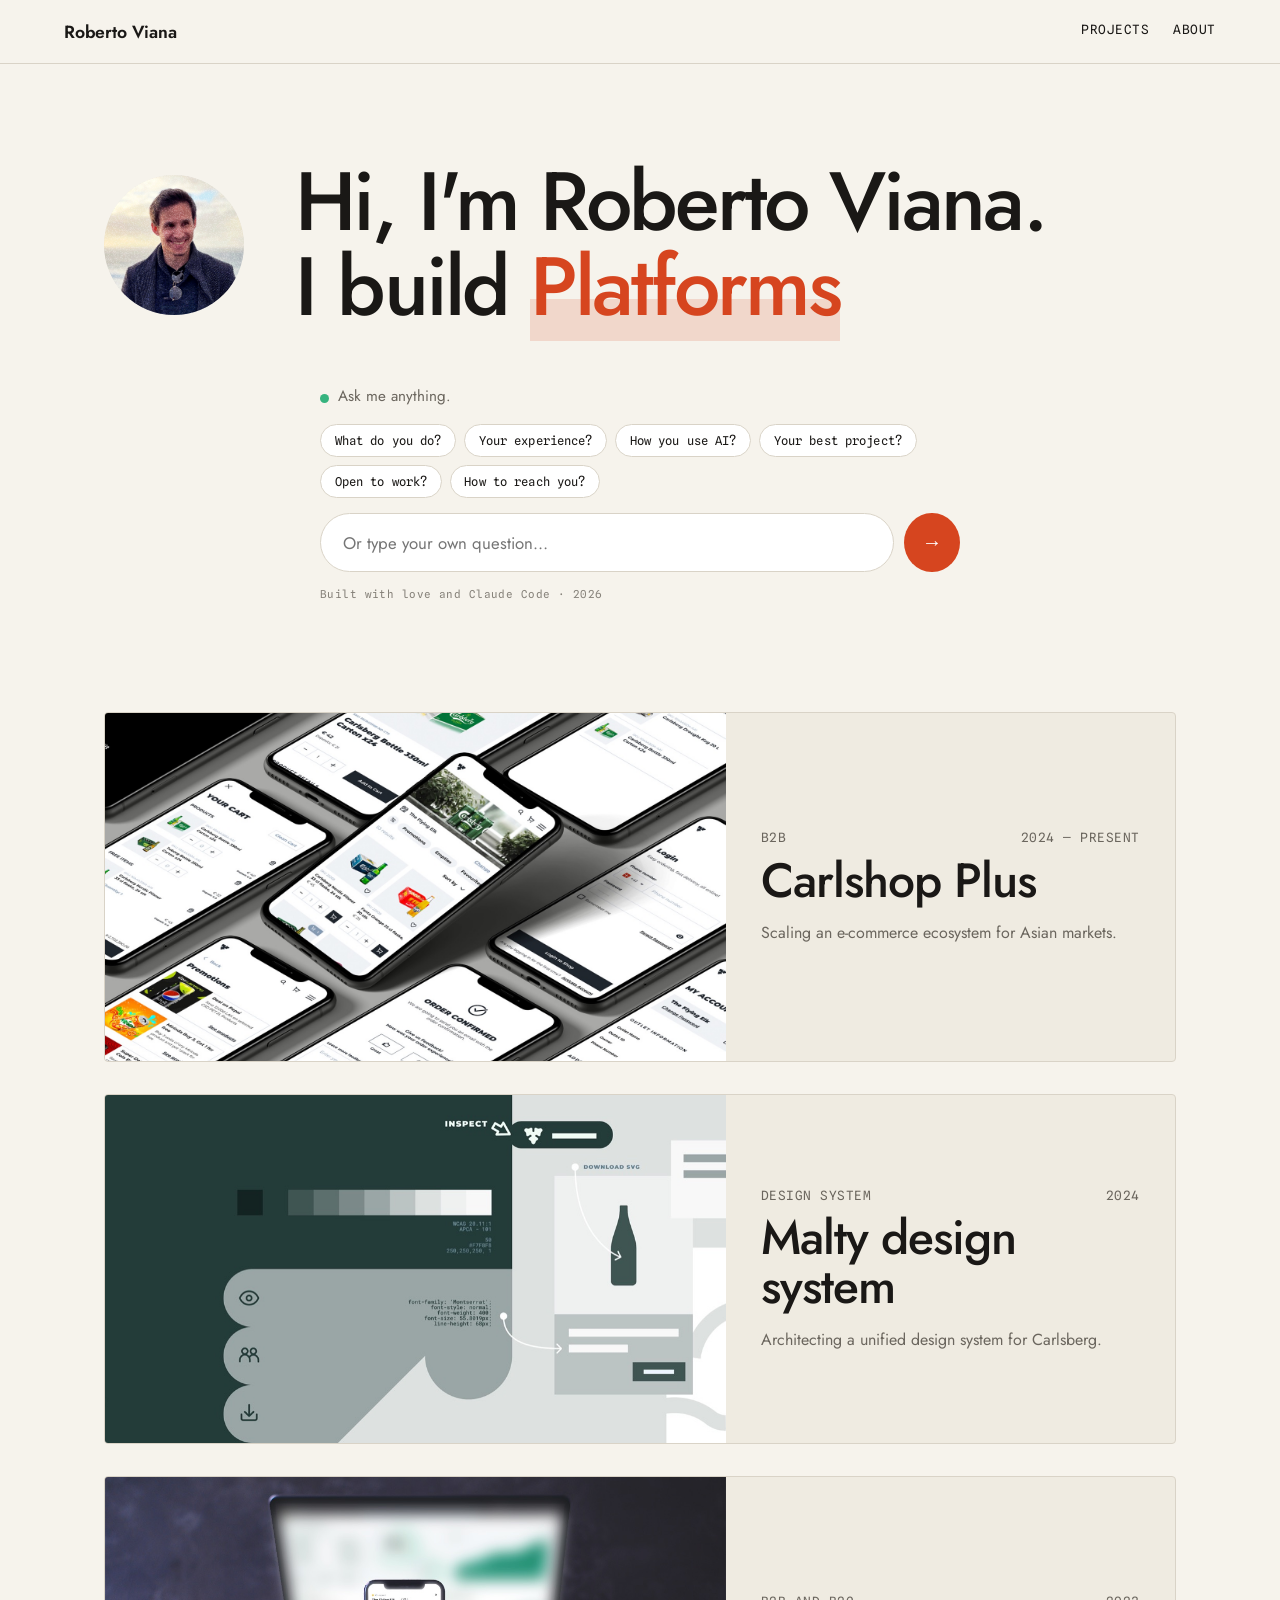
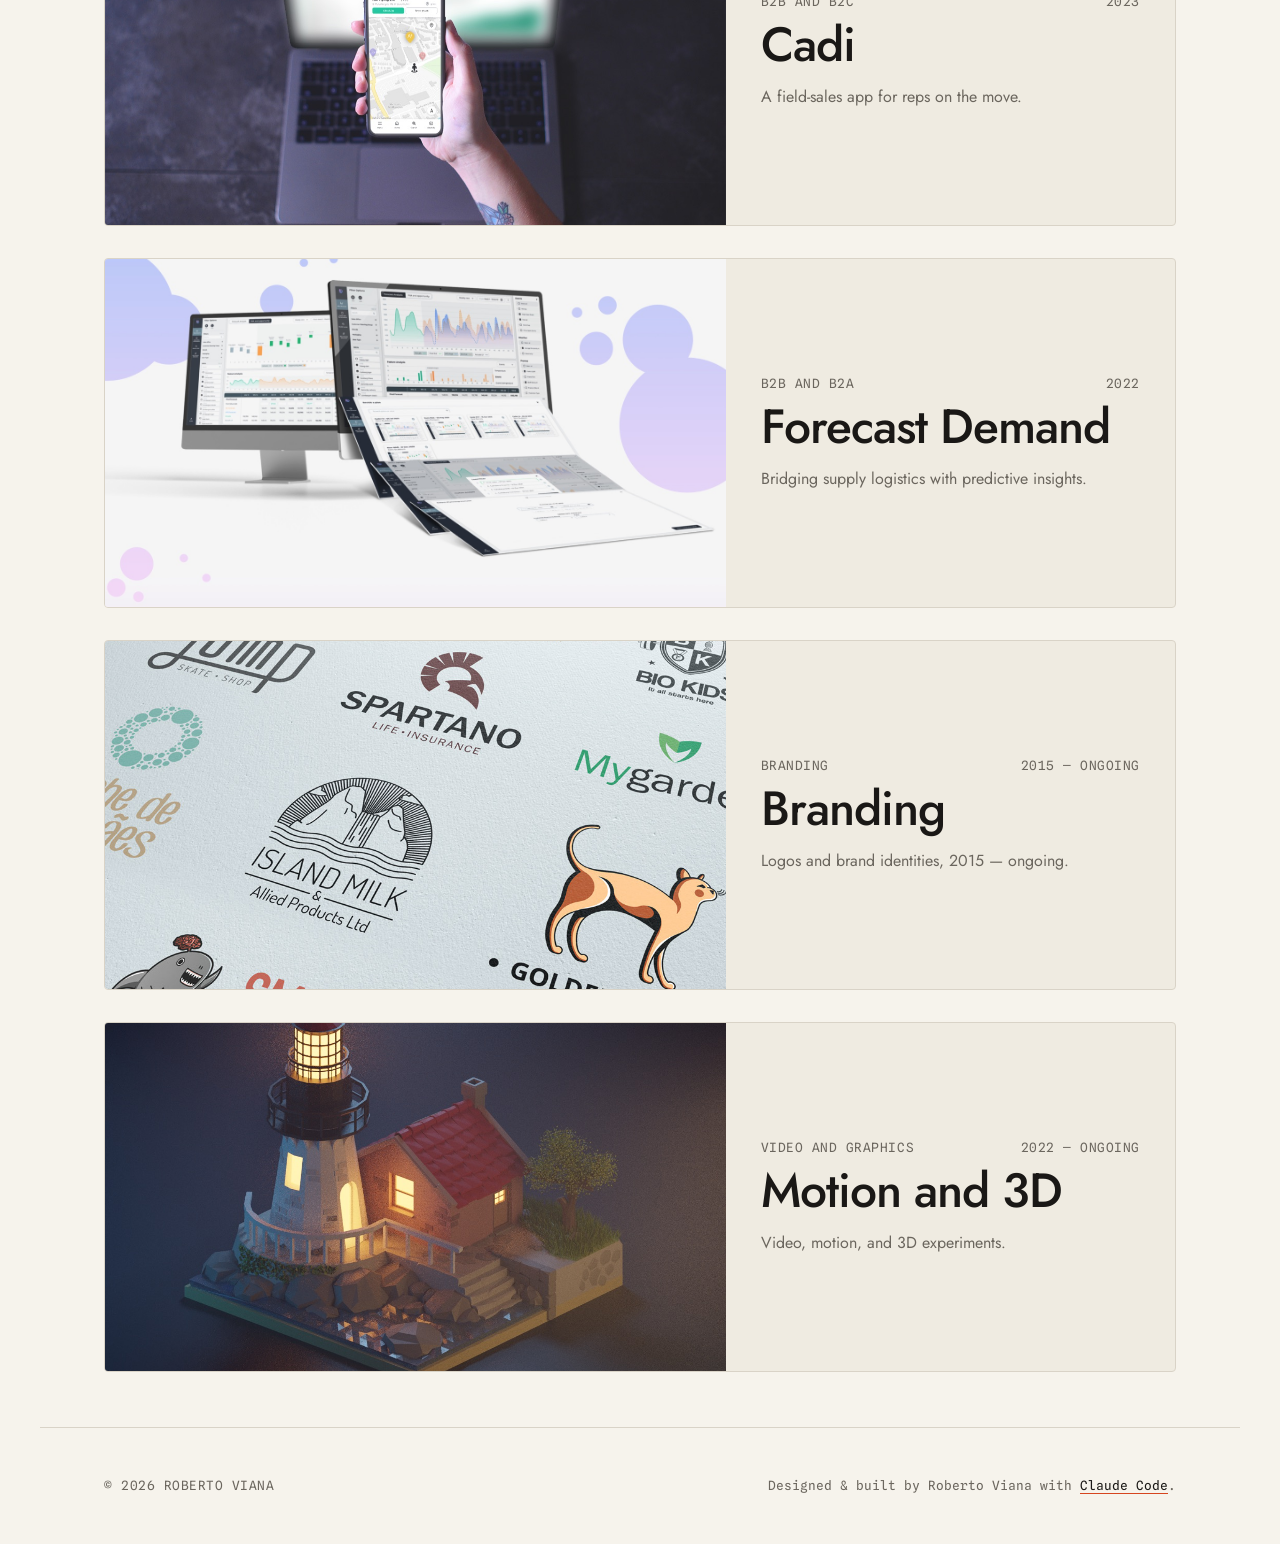
==== index.html @ d9206031 "Initial commit" ====
<!DOCTYPE html>
<html lang="en">
<head>
  <meta charset="UTF-8" />
  <meta name="viewport" content="width=device-width, initial-scale=1.0" />
  <title>Roberto Viana — Senior Product Designer</title>
  <meta name="description" content="Roberto Viana, senior product designer. I pair research and business strategy with building, and I build fast with AI." />

  <link rel="preconnect" href="https://fonts.googleapis.com" />
  <link rel="preconnect" href="https://fonts.gstatic.com" crossorigin />
  <link href="https://fonts.googleapis.com/css2?family=Jost:wght@400;500;600;700&family=Spline+Sans+Mono:wght@400;500&display=swap" rel="stylesheet" />

  <link rel="stylesheet" href="assets/css/styles.css" />
</head>
<body class="home">
  <header class="site-header">
    <a href="index.html" class="brand">Roberto Viana</a>
    <nav class="nav">
      <a href="index.html">Projects</a>
      <a href="about.html">About</a>
    </nav>
  </header>

  <main>
    <!-- Hero -->
    <section class="hero wrap">
      <div class="hero-top reveal">
        <figure class="hero-photo">
          <img src="assets/img/roberto.jpg" alt="Roberto Viana" />
        </figure>
        <h1>Hi, I'm Roberto Viana.<br />I build <span class="rotating" data-rotate>Platforms</span></h1>
      </div>

      <!-- Ask me anything: programmed, conversational replies -->
      <div class="ask reveal-up" id="ask">
        <div class="ask-head">
          <span class="ask-status"></span>
          <p>Ask me anything.</p>
        </div>
        <div class="ask-log" id="askLog" aria-live="polite"></div>
        <div class="ask-chips" id="askChips">
          <button type="button" data-key="role">What do you do?</button>
          <button type="button" data-key="experience">Your experience?</button>
          <button type="button" data-key="ai">How you use AI?</button>
          <button type="button" data-key="work">Your best project?</button>
          <button type="button" data-key="hire">Open to work?</button>
          <button type="button" data-key="contact">How to reach you?</button>
        </div>
        <form class="ask-form" id="askForm" autocomplete="off">
          <input id="askInput" type="text" placeholder="Or type your own question…" aria-label="Ask Roberto a question" />
          <button type="submit" aria-label="Send">&rarr;</button>
        </form>
        <p class="ask-footer">Built with love and Claude Code &middot; 2026</p>
      </div>
    </section>

    <!-- Project grid -->
    <section class="section wrap">
      <div class="grid">
        <!-- Featured -->
        <a class="card featured reveal-up" href="cases/carlshop-plus.html">
          <div class="thumb">
            <img src="assets/img/carlshop-hero.jpg" alt="Carlshop Plus — isometric grid of B2B e-commerce app screens" />
          </div>
          <div class="body">
            <div class="tags meta"><span>B2B</span><span>2024 — present</span></div>
            <h3>Carlshop Plus</h3>
            <p style="color:var(--ink-soft); margin-top:0.4rem;">Scaling an e-commerce ecosystem for Asian markets.</p>
          </div>
        </a>

        <a class="card reveal-up" href="cases/malty.html">
          <div class="thumb">
            <img src="assets/img/malty-card.jpg" alt="Malty design system — component inspection and design tokens" loading="lazy" />
          </div>
          <div class="body">
            <div class="tags meta"><span>Design system</span><span>2024</span></div>
            <h3>Malty design system</h3>
            <p style="color:var(--ink-soft); margin-top:0.4rem;">Architecting a unified design system for Carlsberg.</p>
          </div>
        </a>

        <a class="card reveal-up" href="cases/cadi.html">
          <div class="thumb">
            <img src="assets/img/cadi-card.jpg" alt="Cadi — a sales rep using the app on a phone in the field" loading="lazy" />
          </div>
          <div class="body">
            <div class="tags meta"><span>B2B and B2C</span><span>2023</span></div>
            <h3>Cadi</h3>
            <p style="color:var(--ink-soft); margin-top:0.4rem;">A field-sales app for reps on the move.</p>
          </div>
        </a>

        <a class="card reveal-up" href="cases/forecast-demand.html">
          <div class="thumb">
            <img src="assets/img/forecast-card.jpg" alt="Forecast Demand — predictive demand-planning dashboard on desktop" loading="lazy" />
          </div>
          <div class="body">
            <div class="tags meta"><span>B2B and B2A</span><span>2022</span></div>
            <h3>Forecast Demand</h3>
            <p style="color:var(--ink-soft); margin-top:0.4rem;">Bridging supply logistics with predictive insights.</p>
          </div>
        </a>

        <a class="card reveal-up" href="cases/branding.html">
          <div class="thumb">
            <img src="assets/img/branding-hero.jpg" alt="A selection of brand logos designed by Roberto Viana" loading="lazy" />
          </div>
          <div class="body">
            <div class="tags meta"><span>Branding</span><span>2015 — ongoing</span></div>
            <h3>Branding</h3>
            <p style="color:var(--ink-soft); margin-top:0.4rem;">Logos and brand identities, 2015 — ongoing.</p>
          </div>
        </a>

        <a class="card reveal-up" href="cases/motion-3d.html">
          <div class="thumb">
            <img src="assets/img/motion-poster.jpg" alt="Motion and 3D — still from a rendered animation" loading="lazy" />
          </div>
          <div class="body">
            <div class="tags meta"><span>Video and Graphics</span><span>2022 — ongoing</span></div>
            <h3>Motion and 3D</h3>
            <p style="color:var(--ink-soft); margin-top:0.4rem;">Video, motion, and 3D experiments.</p>
          </div>
        </a>
      </div>
    </section>

  </main>

  <footer class="site-footer wrap">
    <span class="meta">© 2026 Roberto Viana</span>
    <span class="built">Designed &amp; built by Roberto Viana with <a href="https://claude.com/claude-code" target="_blank" rel="noopener">Claude Code</a>.</span>
  </footer>

  <script src="assets/js/main.js"></script>
</body>
</html>
---- assets/css/styles.css ----
/* =====================================================================
   Roberto Viana — Portfolio
   Starter design baseline. A refined, editorial minimalism.
   Ink on warm paper, big type, generous space, one sharp accent.
   Swap the variables below to make it yours. Everything keys off them.
   ===================================================================== */

/* Fonts. Using @import here for a quick start.
   For better performance later, move these to a <link> tag in the <head>
   of each HTML page and delete this @import. */
@import url('https://fonts.googleapis.com/css2?family=Jost:wght@400;500;600;700&family=Spline+Sans+Mono:wght@400;500&display=swap');

/* ---------- Design tokens ---------- */
:root {
  /* Color. Warm paper, near-black ink, one accent.
     The accent is used sparingly: the rotating hero word, link hovers.
     Let your project images carry the rest of the color. */
  --paper: #f6f3ec;
  --paper-2: #efebe1;     /* slightly deeper, for card backgrounds */
  --ink: #1a1816;
  --ink-soft: #6b665e;    /* secondary text, meta labels */
  --line: #d9d3c7;        /* hairline borders */
  --accent: #d6451f;      /* burnt vermilion. confident, not cliche */

  /* Type */
  --font-display: 'Futura', 'Jost', system-ui, sans-serif;
  --font-body: 'Futura', 'Jost', system-ui, sans-serif;
  --font-mono: 'Spline Sans Mono', ui-monospace, monospace;

  /* Fluid type scale. Grows with the viewport. */
  --step-hero: clamp(2.75rem, 1.2rem + 7vw, 7rem);
  --step-h2:   clamp(1.75rem, 1rem + 3vw, 3rem);
  --step-h3:   clamp(1.25rem, 1rem + 1vw, 1.6rem);
  --step-body: 1rem;
  --step-meta: 0.8rem;

  /* Space */
  --gap: clamp(1rem, 0.5rem + 2vw, 2rem);
  --section: clamp(4rem, 2rem + 8vw, 6.25rem);
  --maxw: 1200px;

  --radius: 4px;
}

/* ---------- Reset and base ---------- */
*, *::before, *::after { box-sizing: border-box; margin: 0; }

html { scroll-behavior: smooth; font-size: 16px; }

body {
  background: var(--paper);
  color: var(--ink);
  font-family: var(--font-body);
  font-size: var(--step-body);
  line-height: 1.6;
  -webkit-font-smoothing: antialiased;
  text-rendering: optimizeLegibility;
}

img { display: block; max-width: 100%; height: auto; }

a { color: inherit; text-decoration: none; }

::selection { background: var(--accent); color: var(--paper); }

/* Visible focus for keyboard users. Accessibility, not optional. */
:focus-visible { outline: 2px solid var(--accent); outline-offset: 3px; }

/* ---------- Layout helpers ---------- */
.wrap {
  width: 100%;
  max-width: var(--maxw);
  margin-inline: auto;
  padding-inline: clamp(1.25rem, 5vw, 4rem);
}

.section { padding-block: var(--section); }
/* Consecutive sections shouldn't double their padding into a huge gap;
   collapse the top so the rhythm matches the media-interleaved pages. */
main.case .section + .section { padding-top: 0; }

/* ---------- Type ---------- */
h1, h2, h3 {
  font-family: var(--font-display);
  font-weight: 500;
  line-height: 1.02;
  letter-spacing: -0.02em;
}

.meta {
  font-family: var(--font-mono);
  font-size: var(--step-meta);
  letter-spacing: 0.04em;
  text-transform: uppercase;
  color: var(--ink-soft);
}

/* ---------- Header / nav ---------- */
.site-header {
  position: sticky;
  top: 0;
  z-index: 10;
  display: flex;
  align-items: center;
  justify-content: space-between;
  padding: 1.1rem clamp(1.25rem, 5vw, 4rem);
  background: color-mix(in srgb, var(--paper) 88%, transparent);
  backdrop-filter: blur(8px);
  border-bottom: 1px solid var(--line);
}

.site-header .brand {
  font-family: var(--font-display);
  font-weight: 600;
  font-size: 1.1rem;
  letter-spacing: -0.01em;
}

.nav { display: flex; gap: 1.5rem; }

.nav a {
  font-family: var(--font-mono);
  font-size: var(--step-meta);
  letter-spacing: 0.04em;
  text-transform: uppercase;
  padding-bottom: 2px;
  border-bottom: 1px solid transparent;
  transition: border-color 0.2s ease;
}
.nav a:hover { border-color: var(--ink); }

/* ---------- Hero ---------- */
.hero { padding-block: clamp(3rem, 2rem + 6vw, 7rem) var(--section); }

.hero h1 {
  font-size: var(--step-hero);
  max-width: 16ch;
}

/* Headline and portrait side by side. */
.hero-top {
  display: flex;
  align-items: center;
  gap: clamp(1.5rem, 4vw, 3.5rem);
}
.hero-top h1 {
  flex: 1;
  font-size: clamp(2.5rem, 1rem + 5.2vw, 5.5rem);
  max-width: none;
  margin: 0;
}
.hero-top .hero-photo { width: clamp(92px, 11vw, 140px); border-radius: 50%; }
.hero-top .hero-photo img { filter: none; }
@media (max-width: 640px) {
  .hero-top { flex-direction: column; align-items: flex-start; }
  .hero-top .hero-photo { width: clamp(110px, 32vw, 150px); }
}

/* The rotating word. Swap the inner text with JS, the accent stays. */
.hero .rotating { color: var(--accent); }

.hero .intro {
  margin-top: 1.75rem;
  max-width: 48ch;
  color: var(--ink-soft);
  font-size: var(--step-h3);
  line-height: 1.45;
}

/* ---------- Project grid ---------- */
.grid {
  display: grid;
  grid-template-columns: 1fr;
  gap: var(--gap);
}

@media (min-width: 720px) {
  .grid { grid-template-columns: repeat(2, 1fr); }
}

.card {
  display: flex;
  flex-direction: column;
  background: var(--paper-2);
  border: 1px solid var(--line);
  border-radius: var(--radius);
  overflow: hidden;
  transition: transform 0.35s cubic-bezier(0.2, 0.8, 0.2, 1),
              box-shadow 0.35s ease;
}

.card:hover {
  transform: translateY(-4px);
  box-shadow: 0 18px 40px -24px rgba(26, 24, 22, 0.5);
}

.card .thumb {
  aspect-ratio: 4 / 3;
  background: linear-gradient(135deg, var(--line), var(--paper-2));
  overflow: hidden;
}
.card .thumb img {
  width: 100%; height: 100%;
  object-fit: cover;
  transition: transform 0.6s cubic-bezier(0.2, 0.8, 0.2, 1);
}
.card:hover .thumb img { transform: scale(1.04); }

.card .body {
  padding: 1.25rem 1.4rem 1.6rem;
  display: flex;
  flex-direction: column;
  gap: 0.5rem;
}

.card .tags { display: flex; justify-content: space-between; }

.card h3 {
  font-size: var(--step-h3);
  font-weight: 500;
  transition: color 0.2s ease;
}
.card:hover h3 { color: var(--accent); }

/* ---------- Case study page ---------- */
.case-hero { padding-block: clamp(2rem, 1rem + 4vw, 5rem) 2rem; }
.case-hero h1 { font-size: var(--step-hero); max-width: 14ch; }
.case-hero .subtitle {
  margin-top: 1rem;
  font-size: var(--step-h3);
  color: var(--ink-soft);
}

.prose { max-width: none; }
.prose h2 { font-size: var(--step-h2); margin-block: 2.5rem 1rem; }
.prose h3 { font-size: var(--step-h3); font-weight: 700; margin-block: 1.75rem 0.75rem; }
.prose p { margin-bottom: 1.1rem; }
.prose ul { margin: 0 0 1.1rem 1.2rem; }
.prose li { margin-bottom: 0.4rem; }

/* Scroll-fill: words start gray and fill to ink as the block scrolls in.
   Applied to a few key statements; words are wrapped by main.js. */
/* Marker highlight: solid block fill behind a phrase, sweeps left to right
   when the phrase scrolls into view. Wrap phrase in <span class="mark">. */
.mark {
  background-image: linear-gradient(#ffd5ca, #ffd5ca);
  background-repeat: no-repeat;
  background-position: left center;
  background-size: 0% 100%;
  transition: background-size 0.7s ease;
  padding: 0.04em 0.1em;
  margin: 0 -0.1em;
  border-radius: 2px;
  -webkit-box-decoration-break: clone;
  box-decoration-break: clone;
}
.mark.lit { background-size: 100% 100%; }
@media (prefers-reduced-motion: reduce) {
  .mark { background-size: 100% 100%; transition: none; }
}

.scroll-fill .w { transition: color 0.3s ease; }
.scroll-fill .w.on { color: var(--accent); }
@media (prefers-reduced-motion: reduce) {
  .scroll-fill .w { color: var(--ink); }
}

/* A simple result callout for Insight / Solution / Result blocks */
.result {
  border-left: 3px solid var(--accent);
  padding: 0.25rem 0 0.25rem 1.1rem;
  margin: 1.25rem 0;
  font-family: var(--font-display);
  font-size: var(--step-h3);
}

/* ---------- Footer ---------- */
.site-footer {
  border-top: 1px solid var(--line);
  padding-block: 3rem;
  display: flex;
  flex-wrap: wrap;
  gap: 1rem;
  justify-content: space-between;
  align-items: center;
  color: var(--ink-soft);
}
.site-footer .built {
  font-family: var(--font-mono);
  font-size: var(--step-meta);
}
.site-footer .built a { color: var(--ink); border-bottom: 1px solid var(--accent); }

/* ---------- Page load reveal. One orchestrated entrance. ---------- */
@keyframes rise {
  from { opacity: 0; transform: translateY(18px); }
  to   { opacity: 1; transform: translateY(0); }
}

.reveal { opacity: 0; animation: rise 0.7s cubic-bezier(0.2, 0.8, 0.2, 1) forwards; }
.reveal:nth-child(1) { animation-delay: 0.05s; }
.reveal:nth-child(2) { animation-delay: 0.15s; }
.reveal:nth-child(3) { animation-delay: 0.25s; }
.reveal:nth-child(4) { animation-delay: 0.35s; }

/* Scroll-triggered reveal. Elements rise in as they enter the viewport.
   JS adds .is-visible via IntersectionObserver. */
.reveal-up {
  opacity: 0;
  transform: translateY(28px);
  transition: opacity 0.8s cubic-bezier(0.2, 0.8, 0.2, 1),
              transform 0.8s cubic-bezier(0.2, 0.8, 0.2, 1);
}
.reveal-up.is-visible { opacity: 1; transform: translateY(0); }
/* Stagger children within a row */
.reveal-up[data-delay="1"] { transition-delay: 0.08s; }
.reveal-up[data-delay="2"] { transition-delay: 0.16s; }
.reveal-up[data-delay="3"] { transition-delay: 0.24s; }

/* Respect people who prefer less motion. */
@media (prefers-reduced-motion: reduce) {
  * { animation: none !important; transition: none !important; }
  html { scroll-behavior: auto; }
  .reveal { opacity: 1; }
  .reveal-up { opacity: 1; transform: none; }
}

/* =====================================================================
   Phase 2 additions — real imagery, richer layout, motion.
   ===================================================================== */

/* Display headings: tighten tracking now that the face is a grotesk. */
h1 { letter-spacing: -0.035em; }
h2, h3 { letter-spacing: -0.02em; }

/* ---------- Hero, image-led ---------- */
.hero h1 { max-width: 18ch; }
.hero .rotating { position: relative; white-space: nowrap; }
/* A subtle marker under the rotating word */
.hero .rotating::after {
  content: "";
  position: absolute; left: 0; right: 0; bottom: 0.06em;
  height: 0.5em; z-index: -1;
  background: color-mix(in srgb, var(--accent) 16%, transparent);
}
.hero .ai-note {
  margin-top: 1.5rem;
  font-family: var(--font-mono);
  font-size: var(--step-meta);
  color: var(--ink-soft);
  display: inline-flex; align-items: center; gap: 0.5rem;
}
.hero .ai-note::before {
  content: ""; width: 7px; height: 7px; border-radius: 50%;
  background: var(--accent);
  box-shadow: 0 0 0 0 color-mix(in srgb, var(--accent) 70%, transparent);
  animation: pulse 2.4s ease-out infinite;
}
@keyframes pulse {
  0%   { box-shadow: 0 0 0 0 color-mix(in srgb, var(--accent) 55%, transparent); }
  70%  { box-shadow: 0 0 0 8px transparent; }
  100% { box-shadow: 0 0 0 0 transparent; }
}

/* ---------- Featured project (first card, full width, image beside text) ---------- */
.card.featured { grid-column: 1 / -1; }
@media (min-width: 720px) {
  .card.featured { flex-direction: row; align-items: stretch; }
  .card.featured .thumb { flex: 1 1 60%; aspect-ratio: auto; min-height: 340px; }
  .card.featured .body { flex: 1 1 40%; justify-content: center; padding: 2rem 2.2rem; }
  .card.featured h3 { font-size: var(--step-h2); }
}

/* Real images sit on a neutral mat so light UI screenshots read on paper. */
.card .thumb { background: #fff; display: grid; place-items: center; }
.card .thumb img { object-fit: cover; }
.card.featured .thumb img { object-fit: cover; }

/* ---------- Case study media ---------- */
.case-banner {
  margin-block: 2rem;
  border-radius: var(--radius);
  overflow: hidden;
  background: #fff;
  border: 1px solid var(--line);
}
.case-banner img {
  width: 100%;
  display: block;
  aspect-ratio: 2000 / 691;
  object-fit: cover;
  object-position: center;
}

figure.media {
  margin: 2.5rem 0;
  border-radius: var(--radius);
  overflow: hidden;
  background: #fff;
  border: 1px solid var(--line);
}
/* No card chrome — image sits directly on the page. */
figure.media.bare {
  background: none;
  border: 0;
  border-radius: 0;
}
figure.media.bare figcaption {
  border-top: 0;
  padding: 24px 0 0;
}
/* Let inline case figures breathe wider than the 68ch text column,
   without causing horizontal scroll (capped under 100vw). */
.prose figure.media {
  width: min(92vw, 1040px);
  max-width: none;
}

/* Full-width media placed directly in a .wrap section (not inside .prose).
   Fills the content column up to --maxw. Used for diagrams, blueprints, rows. */
.wrap > figure.media { width: 100%; margin-block: 0; }

/* Grid of figures/images — research photos, before/after, screen sets. */
.fig-grid { display: grid; gap: var(--gap); margin: 0; align-items: start; }
.fig-grid.cols-2 { grid-template-columns: repeat(2, 1fr); }
.fig-grid.cols-3 { grid-template-columns: repeat(3, 1fr); }
@media (max-width: 640px) {
  .fig-grid.stack-mobile { grid-template-columns: 1fr; }
}
@media (max-width: 1024px) {
  .fig-grid.stack-1024 { grid-template-columns: 1fr; }
}
/* Narrower media, left-aligned on desktop; full-width on mobile. */
.media-70 { max-width: 70%; margin-inline: 0; }
.media-80 { max-width: 80%; margin-inline: 0; }
@media (max-width: 640px) { .media-70, .media-80 { max-width: 100%; } }
.fig-grid > figure.media { margin: 0; width: 100%; }
.fig-grid > img {
  width: 100%; display: block;
  border-radius: var(--radius);
  border: 1px solid var(--line);
  background: #fff;
}

/* Phone mockup row — portrait screens side by side, no chrome. */
.phone-row {
  display: grid;
  grid-template-columns: repeat(auto-fit, minmax(150px, 1fr));
  gap: var(--gap);
  margin: 0;
  align-items: start;
  justify-items: center;
}
.phone-row img { width: 100%; max-width: 320px; display: block; }

/* A small kicker label above a media block. */
.media-label { margin-bottom: 1rem; }

/* Text left, drifting wireframes right. */
.wireframe-split {
  display: grid;
  grid-template-columns: 1fr 1.05fr;
  gap: clamp(1.5rem, 4vw, 3.5rem);
  align-items: center;
}
.wireframe-split .prose { max-width: none; }

/* Two wireframes that drift in opposite directions as you scroll. */
.wireframe-parallax {
  display: grid;
  grid-template-columns: repeat(2, 1fr);
  gap: 0;
  align-items: start;
}
.wireframe-parallax figure { margin: 0; width: 96%; }
.wireframe-parallax img {
  width: 100%;
  height: auto;
  display: block;
}
.wireframe-parallax .pcol-1 { justify-self: end; margin-right: -16%; }
.wireframe-parallax .pcol-2 { justify-self: start; margin-left: -16%; margin-top: -14%; }
[data-parallax] { will-change: transform; }
@media (max-width: 760px) {
  .wireframe-split { grid-template-columns: 1fr; }
}

/* Three interaction gifs. On wide screens they fill the row with a gap that
   grows with the viewport; below a phone breakpoint they get wider and slide
   over each other, layered and staggered, like the reference. */
.gif-section { padding-top: 20px; padding-bottom: 64px; }
.gif-row {
  display: flex;
  justify-content: center;
  align-items: flex-start;
}
.gif-row figure {
  flex: 0 0 auto;
  width: 46%;
  margin: 0;
  position: relative;
}
.gif-row img { width: 100%; height: auto; display: block; }
.gif-row figure:nth-child(1) { z-index: 1; }
.gif-row figure:nth-child(2) { z-index: 2; margin-left: -19%; }
.gif-row figure:nth-child(3) { z-index: 3; margin-left: -19%; }

/* Phones: same line on desktop; below the phone breakpoint they get wider,
   overlap more, and shift up to a stagger like the reference. */
@media (max-width: 767px) {
  .gif-row figure { width: 70%; }
  .gif-row figure:nth-child(2),
  .gif-row figure:nth-child(3) { margin-left: -55%; }
  .gif-row figure:nth-child(1) { margin-top: 14%; }
  .gif-row figure:nth-child(2) { margin-top: 7%; }
  .gif-row figure:nth-child(3) { margin-top: 0; }
}

/* ---------- Homepage: tighter vertical rhythm ---------- */
.home .hero {
  padding-block: clamp(3.5rem, 2rem + 5vw, 7rem) clamp(2rem, 1rem + 3vw, 4rem);
}
.home .section {
  padding-block: clamp(1.75rem, 1rem + 3vw, 3.5rem);
}

/* Homepage cards: all uniform, horizontal (image beside text), 350px tall.
   Higher-specificity selectors (.home .grid .card) override the .featured rules. */
.home .grid { grid-template-columns: 1fr; }
@media (min-width: 720px) {
  .home .grid .card {
    flex-direction: row;
    align-items: stretch;
    height: 350px;
    overflow: hidden;
  }
  .home .grid .card .thumb {
    display: block;
    flex: 1 1 58%;
    aspect-ratio: auto;
    height: auto;
    min-height: 0;
  }
  .home .grid .card .body {
    flex: 1 1 42%;
    justify-content: center;
    padding: 2rem 2.2rem;
  }
  .home .grid .card h3 { font-size: var(--step-h2); }
}
.home .grid .card .thumb img {
  width: 100%;
  height: 100%;
  object-fit: cover;
  object-position: center;
}
.home .grid .card .thumb img[src*="cadi-card"] { object-position: center center; }

/* Hero lower: intro + contact on the left, square B&W photo on the right. */
.hero-lower {
  display: flex;
  align-items: center;
  gap: clamp(1.5rem, 4vw, 3rem);
  margin-top: clamp(2.5rem, 1.5rem + 3vw, 4.5rem);
}
.hero-text { max-width: 46ch; }
.hero-text .intro { margin-top: 0; }

.hero .contact {
  margin-top: 1.5rem;
  font-family: var(--font-mono);
  font-size: var(--step-meta);
  letter-spacing: 0.02em;
  color: var(--ink-soft);
}
.hero .contact a {
  color: var(--ink);
  border-bottom: 1px solid var(--accent);
  padding-bottom: 1px;
  transition: color 0.2s ease;
}
.hero .contact a:hover { color: var(--accent); }

/* Square portrait, desaturated, with a subtle film grain. */
.hero-photo {
  position: relative;
  flex: 0 0 auto;
  width: clamp(190px, 26vw, 300px);
  aspect-ratio: 1;
  border-radius: var(--radius);
  overflow: hidden;
  margin: 0;
}
.hero-photo img {
  width: 100%;
  height: 100%;
  object-fit: cover;
  filter: grayscale(1) contrast(1.04) brightness(1.02);
}
/* Animated film grain — a tiled noise image drifting in X/Y, like the Framer build. */
.hero-photo::after {
  content: "";
  position: absolute;
  inset: -50%;
  width: 200%;
  height: 200%;
  background: url("../img/grain-noise.png") repeat;
  background-size: 200px 200px;
  opacity: 0.16;
  mix-blend-mode: overlay;
  pointer-events: none;
  will-change: transform;
  animation: grain 3.2s steps(6) infinite;
}
@keyframes grain {
  0%   { transform: translate(0, 0); }
  10%  { transform: translate(-4%, -3%); }
  20%  { transform: translate(3%, 4%); }
  30%  { transform: translate(-3%, 2%); }
  40%  { transform: translate(4%, -4%); }
  50%  { transform: translate(-2%, 3%); }
  60%  { transform: translate(3%, -2%); }
  70%  { transform: translate(-4%, 4%); }
  80%  { transform: translate(2%, -3%); }
  90%  { transform: translate(-3%, -2%); }
  100% { transform: translate(0, 0); }
}

@media (max-width: 600px) {
  .hero-lower { flex-direction: column-reverse; align-items: flex-start; }
  .hero-photo { width: clamp(160px, 46vw, 240px); }
}
figure.media img, figure.media video { width: 100%; display: block; }
figure.media figcaption {
  font-family: var(--font-mono);
  font-size: var(--step-meta);
  color: var(--ink-soft);
  padding: 0.7rem 1rem;
  border-top: 1px solid var(--line);
}

/* Process steps: a transparent, chevron-linked row of phases. */
.process-steps {
  display: grid;
  grid-template-columns: repeat(3, 1fr);
  gap: 1.25rem;
}
.process-step {
  background: var(--paper-2);
  border: 1px solid var(--line);
  border-radius: var(--radius);
  padding: 1.6rem;
}
.process-step h4 {
  font-family: var(--font-display);
  font-weight: 700;
  font-size: 1.2rem;
  letter-spacing: -0.01em;
  margin: 0 0 0.75rem;
}
.process-step ul { list-style: none; margin: 0; padding: 0; }
.process-step li {
  font-size: 1rem;
  color: var(--ink-soft);
  padding-left: 1rem;
  position: relative;
  margin-bottom: 0.45rem;
  line-height: 1.4;
}
.process-step li::before {
  content: "\2022"; /* • */
  position: absolute;
  left: 0;
  color: var(--ink-soft);
  opacity: 0.6;
}
@media (max-width: 560px) {
  .process-steps { grid-template-columns: repeat(2, 1fr); gap: 1rem; }
  .process-step { padding: 1.25rem; }
}

/* On phones, zoom the UI gif so it's taller; clip the horizontal overflow
   within the wrap, keeping the center in focus. */
@media (max-width: 560px) {
  figure.media.ui-gif { overflow: hidden; }
  figure.media.ui-gif img {
    height: 500px;
    width: auto;
    max-width: none;
    margin-left: 50%;
    transform: translateX(-50%);
  }
}

/* Challenge cards: a grid of bordered cards. */
.challenge-cards {
  display: grid;
  grid-template-columns: repeat(3, 1fr);
  gap: 1.25rem;
}
.challenge-card {
  background: var(--paper-2);
  border: 1px solid var(--line);
  border-radius: var(--radius);
  padding: 1.6rem;
}
.challenge-card h4 {
  font-family: var(--font-display);
  font-weight: 700;
  font-size: 1.2rem;
  letter-spacing: -0.01em;
  margin: 0 0 0.55rem;
}
.challenge-card p {
  margin: 0;
  color: var(--ink-soft);
  font-size: 1rem;
  line-height: 1.5;
}
@media (max-width: 820px) { .challenge-cards { grid-template-columns: repeat(2, 1fr); } }
@media (max-width: 520px) { .challenge-cards { grid-template-columns: 1fr; } }

/* Ask-me-anything panel: conversational, programmed replies. */
.ask {
  margin: clamp(2rem, 5vw, 3.5rem) auto 0;
  max-width: 640px;
  background: none;
  border: 0;
  box-shadow: none;
  padding: 0;
}
.ask-head { display: flex; align-items: center; justify-content: flex-start; gap: 0.55rem; }
.ask-head p { margin: 0; color: var(--ink-soft); font-size: 0.95rem; line-height: 1.45; }
.ask-status {
  width: 9px; height: 9px; border-radius: 50%; margin-top: 0.35rem;
  background: #36b37e; flex: 0 0 auto;
  box-shadow: 0 0 0 0 rgba(54, 179, 126, 0.5);
  animation: askPulse 2.4s ease-out infinite;
}
@keyframes askPulse {
  0% { box-shadow: 0 0 0 0 rgba(54, 179, 126, 0.45); }
  70% { box-shadow: 0 0 0 7px rgba(54, 179, 126, 0); }
  100% { box-shadow: 0 0 0 0 rgba(54, 179, 126, 0); }
}

.ask-log { display: flex; flex-direction: column; gap: 0.6rem; margin: 1.1rem 0 0; }
.ask-log:empty { margin: 0; }
.ask-bubble {
  max-width: 88%;
  padding: 0.7rem 0.95rem;
  border-radius: 14px;
  font-size: 0.95rem;
  line-height: 1.5;
  animation: askIn 0.28s ease both;
}
.ask-bubble.user {
  align-self: flex-end;
  background: var(--accent);
  color: #fff;
  border-bottom-right-radius: 5px;
}
.ask-bubble.bot {
  align-self: flex-start;
  background: var(--paper-2);
  color: var(--ink);
  border-bottom-left-radius: 5px;
}
.ask-bubble.bot a { color: var(--accent); border-bottom: 1px solid var(--accent); }
.ask-bubble.typing { color: var(--ink-soft); letter-spacing: 0.15em; }
@keyframes askIn { from { opacity: 0; transform: translateY(6px); } to { opacity: 1; transform: none; } }

.ask-chips { display: flex; flex-wrap: wrap; justify-content: flex-start; gap: 0.5rem; margin-top: 1.1rem; }
.ask-chips button {
  font-family: var(--font-mono);
  font-size: 0.76rem;
  letter-spacing: 0.01em;
  color: var(--ink);
  background: #fff;
  border: 1px solid var(--line);
  border-radius: 999px;
  padding: 0.5rem 0.85rem;
  cursor: pointer;
  transition: background 0.18s ease, border-color 0.18s ease, transform 0.18s ease;
}
.ask-chips button:hover { border-color: var(--accent); transform: translateY(-1px); }

.ask-form { display: flex; gap: 0.6rem; margin-top: 0.9rem; }
.ask-form input {
  flex: 1;
  font-family: var(--font-body);
  font-size: 1.05rem;
  color: var(--ink);
  background: #fff;
  border: 1px solid var(--line);
  border-radius: 999px;
  padding: 1.05rem 1.4rem;
  outline: none;
  transition: border-color 0.18s ease;
}
.ask-form input:focus { border-color: var(--accent); }
.ask-form button {
  flex: 0 0 auto;
  width: 56px;
  border: 0;
  border-radius: 50%;
  background: var(--accent);
  color: #fff;
  font-size: 1.25rem;
  cursor: pointer;
  transition: transform 0.18s ease, opacity 0.18s ease;
}
.ask-form button:hover { transform: scale(1.06); }

.ask-footer {
  margin: 0.85rem 0 0;
  font-family: var(--font-mono);
  font-size: 0.68rem;
  letter-spacing: 0.04em;
  color: var(--ink-soft);
  opacity: 0.8;
}

/* Ideation: generous space between the four steps. */
.ideation-step { margin-top: clamp(3rem, 7vw, 5.5rem); }
.ideation-step:first-of-type { margin-top: var(--gap); }
.ideation-step > h3 {
  font-family: var(--font-display);
  font-weight: 700;
  font-size: var(--step-h3);
  letter-spacing: -0.01em;
  margin: 0 0 1.25rem;
}

/* Insights: quotes beside a set of CSS stat rings. */
.insights-split {
  display: grid;
  grid-template-columns: 1.15fr 1fr;
  gap: clamp(1.5rem, 4vw, 3rem);
  align-items: center;
}
.insights-split .prose { max-width: none; }
@media (max-width: 760px) { .insights-split { grid-template-columns: 1fr; } }

.stat-circles {
  position: relative;
  width: 100%;
  max-width: clamp(280px, 34vw, 360px);
  margin-inline: auto;
  min-height: clamp(250px, 32vw, 320px);
}
.stat-circle {
  position: absolute;
  width: var(--d);
  aspect-ratio: 1;
  border-radius: 50%;
  border: 8px solid #cdbcf7;
  display: flex;
  flex-direction: column;
  align-items: center;
  justify-content: center;
  text-align: center;
}
.stat-circle.lg { --d: clamp(150px, 21vw, 210px); top: 8%; left: 0; }
.stat-circle.md { --d: clamp(112px, 15vw, 156px); border-color: #e2b6ee; top: 0; right: 0; }
.stat-circle.sm { --d: clamp(104px, 14vw, 142px); border-color: #f4b6d3; bottom: 0; left: 48%; }
.stat-circle .num {
  font-family: var(--font-display);
  font-weight: 700;
  font-size: calc(var(--d) * 0.3);
  line-height: 1;
}
.stat-circle .label {
  font-family: var(--font-mono);
  font-size: calc(var(--d) * 0.085);
  letter-spacing: 0.03em;
  color: var(--ink-soft);
  margin-top: 0.35rem;
}

/* Forecast persona cards: white, soft shadow, no border, side by side. */
.fc-persona {
  background: #fff;
  border-radius: 16px;
  box-shadow: 0 10px 28px rgba(26, 24, 22, 0.09);
  padding: 2rem 2.25rem 2.25rem;
}
.fc-persona-head {
  display: flex;
  align-items: center;
  justify-content: space-between;
  gap: 1rem;
  margin-bottom: 0.5rem;
}
.fc-persona-avatar {
  width: 60px;
  height: 60px;
  border-radius: 50%;
  object-fit: cover;
  flex: 0 0 auto;
  order: 1;
}
.fc-persona h4 {
  font-family: var(--font-display);
  font-weight: 700;
  font-size: 1.4rem;
  margin: 0.15rem 0 0;
}
.fc-persona p { margin: 0.85rem 0 0; }
.fc-persona ul { margin: 0.4rem 0 0; padding-left: 1.1rem; }
.fc-persona li { margin-bottom: 0.4rem; color: var(--ink-soft); font-size: 16px; line-height: 1.5; }
.fc-persona-quote { color: var(--ink); font-style: italic; margin-top: 1.1rem; }

/* User-story cards: two white cards, then a full-width gradient feature card. */
.story-cards {
  display: grid;
  grid-template-columns: repeat(2, 1fr);
  gap: 1.25rem;
}
@media (max-width: 760px) { .story-cards { grid-template-columns: 1fr; } }
.story-card {
  background: #fff;
  border-radius: 16px;
  box-shadow: 0 10px 28px rgba(26, 24, 22, 0.09);
  padding: 1.85rem 2rem;
}
.story-card--feature {
  margin-top: 1.25rem;
  background: linear-gradient(135deg, #ece1ff 0%, #f5e0f1 52%, #ffe2ec 100%);
  box-shadow: 0 14px 34px rgba(176, 122, 200, 0.2);
  padding: 2.25rem 2.5rem;
}
.story-card--feature h4 {
  font-family: var(--font-display);
  font-weight: 700;
  font-size: 1.3rem;
  margin: 0 0 1rem;
}
.story-card--feature p { margin: 0 0 0.85rem; }
.story-card--feature p:last-child { margin-bottom: 0; }

/* "See another project" cards at the foot of each case page. */
.next-head { margin-bottom: var(--gap); }
.next-projects {
  display: grid;
  grid-template-columns: repeat(2, 1fr);
  gap: var(--gap);
}
@media (max-width: 640px) { .next-projects { grid-template-columns: 1fr; } }

/* Persona card: round avatar beside the bio. */
.persona-cards {
  display: grid;
  grid-template-columns: repeat(2, 1fr);
  gap: 1.5rem;
}
.persona {
  background: #fff;
  border: 1px solid var(--line);
  border-radius: 18px;
  padding: 2rem 2.25rem 2.25rem;
  box-shadow: 0 1px 3px rgba(26, 24, 22, 0.04);
}
.persona-head {
  display: flex;
  justify-content: space-between;
  align-items: center;
  gap: 1.25rem;
}
.persona-id h3 { margin: 0; font-size: 1.45rem; }
.persona-meta { margin: 0.5rem 0 0; }
.persona-avatar { width: 88px; height: 88px; border-radius: 50%; display: block; flex: 0 0 auto; }
.persona-rule { border: 0; border-top: 1px solid var(--line); margin: 1.75rem 0; }
.persona-body h4 {
  font-family: var(--font-display);
  font-weight: 700;
  font-size: 1.1rem;
  margin: 0 0 0.75rem;
}
.persona-body h4 + ul { margin-bottom: 1.75rem; }
.persona-body ul { list-style: none; margin: 0; padding: 0; }
.persona-body ul:last-child { margin-bottom: 0; }
.persona-body li {
  position: relative;
  padding-left: 1.05rem;
  color: var(--ink-soft);
  margin-bottom: 0.5rem;
  line-height: 1.5;
}
.persona-body li:last-child { margin-bottom: 0; }
.persona-body li::before {
  content: "\2022";
  position: absolute;
  left: 0;
  opacity: 0.55;
}
@media (max-width: 820px) { .persona-cards { grid-template-columns: 1fr; } }
@media (max-width: 480px) {
  .persona { padding: 1.5rem; }
  .persona-avatar { width: 68px; height: 68px; }
}

/* ---------- Logo gallery (branding) ---------- */
.logo-grid {
  display: grid;
  grid-template-columns: repeat(2, 1fr);
  gap: var(--gap);
}
.logo-grid .tile {
  aspect-ratio: 1 / 1;
  background: #fff;
  border: 1px solid var(--line);
  border-radius: var(--radius);
  display: grid; place-items: center;
  padding: 1.5rem;
  transition: transform 0.35s cubic-bezier(0.2, 0.8, 0.2, 1), box-shadow 0.35s ease;
}
.logo-grid .tile:hover {
  transform: translateY(-4px);
  box-shadow: 0 18px 40px -24px rgba(26, 24, 22, 0.45);
}
.logo-grid .tile img { max-height: 80%; width: auto; }

/* ---------- Video gallery (motion / 3D) ---------- */
.video-grid {
  display: grid;
  grid-template-columns: 1fr;
  gap: var(--gap);
}
@media (min-width: 720px) { .video-grid { grid-template-columns: repeat(2, 1fr); } }
.video-card { position: relative; }
.video-grid video,
.video-grid img {
  width: 100%;
  border-radius: var(--radius);
  border: 1px solid var(--line);
  background: #000;
  display: block;
  aspect-ratio: 16 / 9;
  object-fit: cover;
}
/* Tap-for-sound overlay. Sits on the muted preview; clicking it reveals the
   native player controls and unmutes the video. */
.video-sound {
  position: absolute;
  left: 50%;
  bottom: 1rem;
  transform: translateX(-50%);
  display: inline-flex;
  align-items: center;
  gap: 0.5rem;
  padding: 0.6rem 1rem;
  border: 0;
  border-radius: 999px;
  cursor: pointer;
  background: rgba(0, 0, 0, 0.6);
  color: #fff;
  font-family: var(--font-mono);
  font-size: 0.72rem;
  letter-spacing: 0.04em;
  transition: background 0.2s ease, transform 0.2s ease;
}
.video-sound:hover { background: rgba(0, 0, 0, 0.82); transform: translateX(-50%) scale(1.04); }
.video-sound .vs-icon { font-size: 0.85rem; line-height: 1; }
.video-sound.is-hidden { display: none; }

/* ---------- Process strip (how I work / AI) ---------- */
.process {
  display: grid;
  grid-template-columns: 1fr;
  gap: var(--gap);
  margin-top: 1.5rem;
}
@media (min-width: 720px) { .process { grid-template-columns: repeat(3, 1fr); } }
.process .step {
  border-top: 2px solid var(--accent);
  padding-top: 1rem;
}
.process .step h3 { font-size: var(--step-h3); margin-bottom: 0.35rem; }
.process .step p { color: var(--ink-soft); margin: 0; }

/* ---------- Footer: built with Claude Code ---------- */
.site-footer { font-family: var(--font-mono); font-size: var(--step-meta); }
.site-footer .built a { color: var(--ink); border-bottom: 1px solid var(--accent); }
.site-footer .built a:hover { color: var(--accent); }
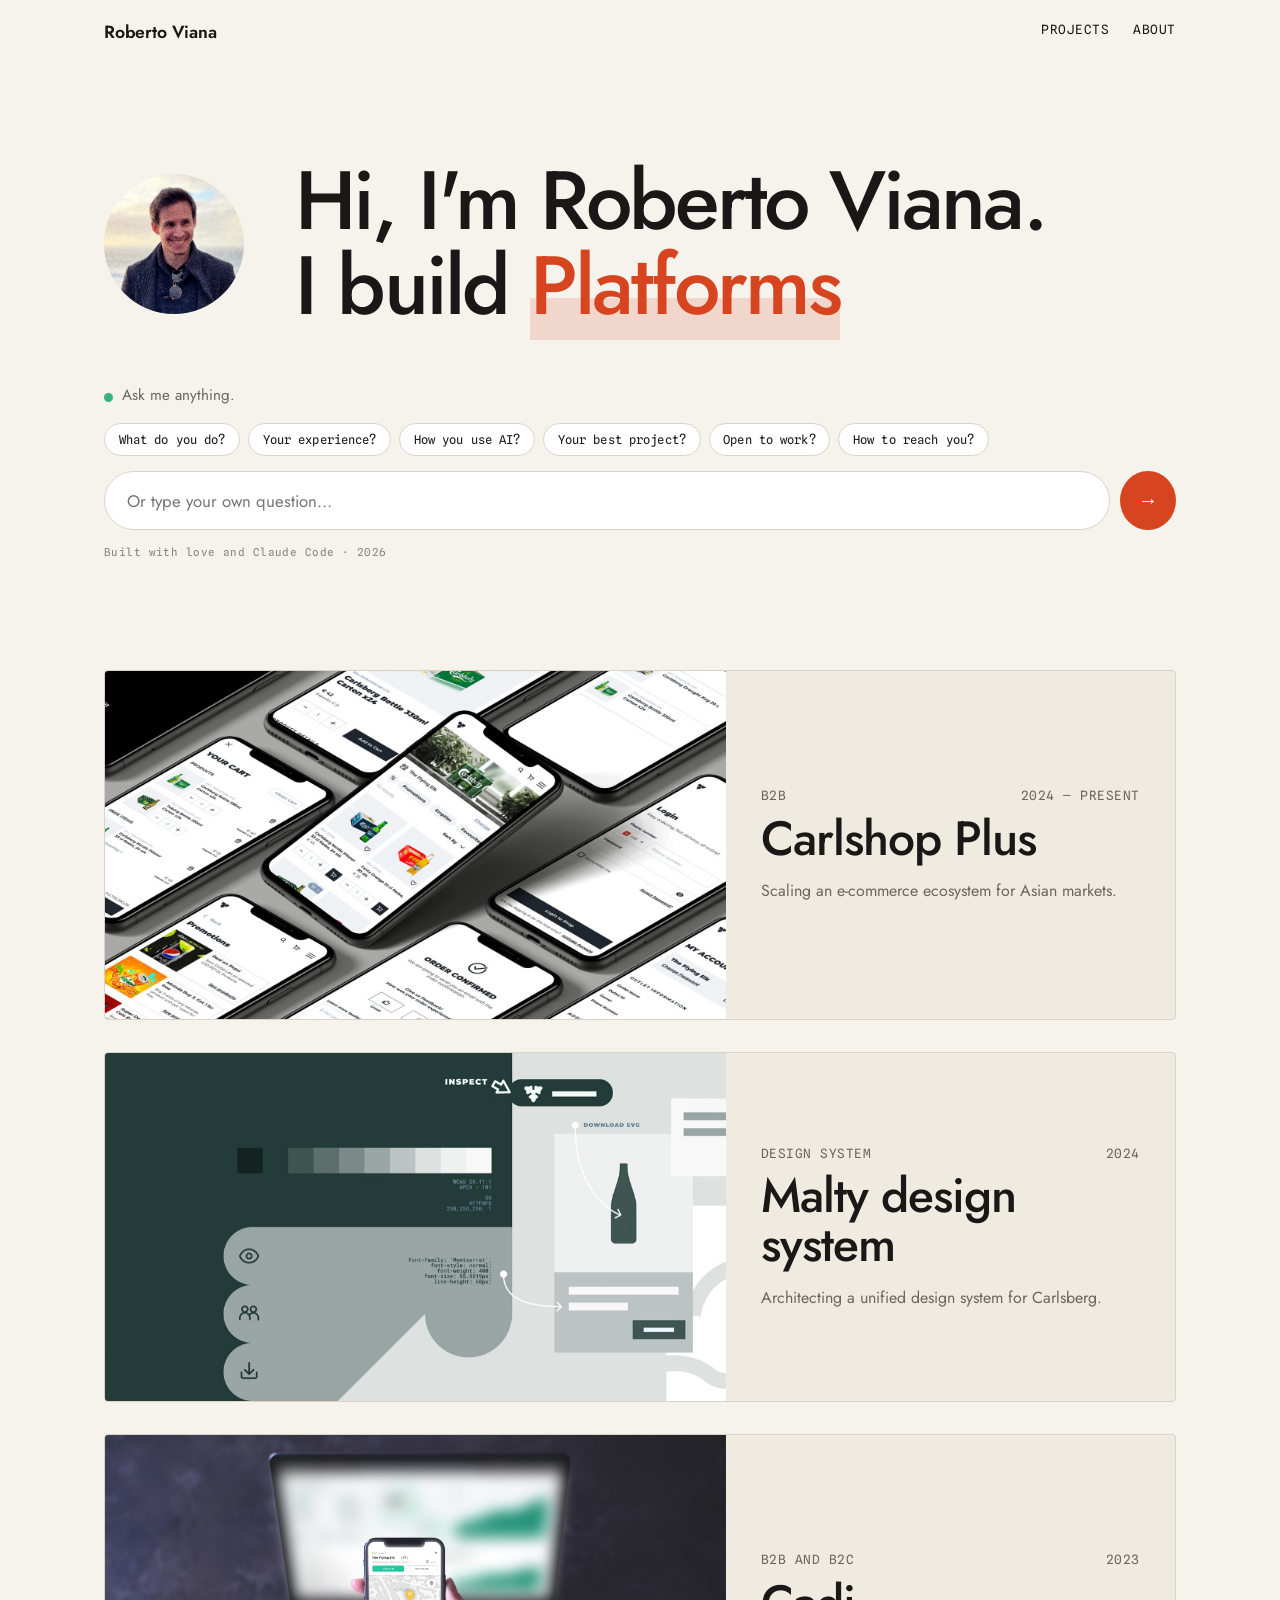
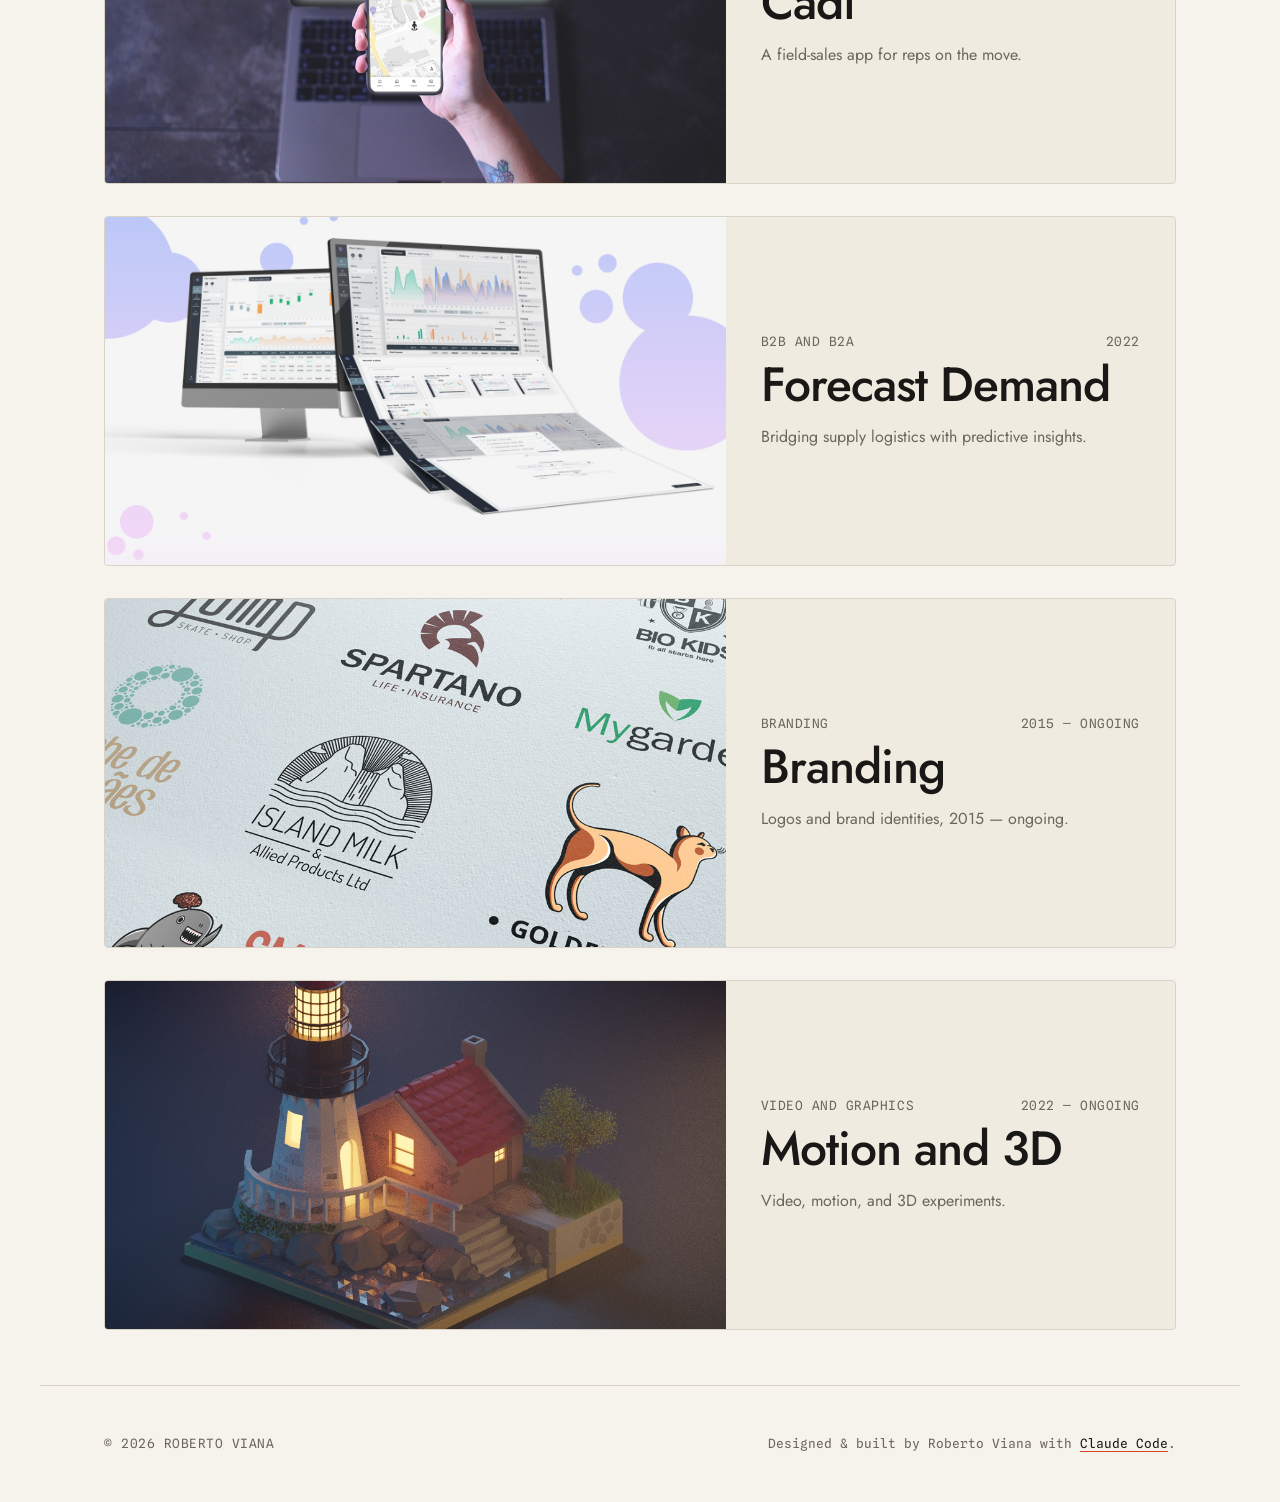
==== commit 3ac62b10: "Add favicon, sitemap, OG tags, and canonical URLs to all pages" ====
--- a/index.html
+++ b/index.html
@@ -5,11 +5,19 @@
   <meta name="viewport" content="width=device-width, initial-scale=1.0" />
   <title>Roberto Viana — Senior Product Designer</title>
   <meta name="description" content="Roberto Viana, senior product designer. I pair research and business strategy with building, and I build fast with AI." />
+  <meta property="og:title" content="Roberto Viana — Senior Product Designer" />
+  <meta property="og:description" content="Roberto Viana, senior product designer. I pair research and business strategy with building, and I build fast with AI." />
+  <meta property="og:url" content="https://roberto-viana.com/" />
+  <meta property="og:type" content="website" />
+  <meta property="og:image" content="https://roberto-viana.com/assets/img/roberto.jpg" />
+  <link rel="canonical" href="https://roberto-viana.com/" />
+  <link rel="sitemap" type="application/xml" href="/sitemap.xml" />
 
   <link rel="preconnect" href="https://fonts.googleapis.com" />
   <link rel="preconnect" href="https://fonts.gstatic.com" crossorigin />
   <link href="https://fonts.googleapis.com/css2?family=Jost:wght@400;500;600;700&family=Spline+Sans+Mono:wght@400;500&display=swap" rel="stylesheet" />
 
+  <link rel="icon" type="image/png" href="assets/img/favicon.png" />
   <link rel="stylesheet" href="assets/css/styles.css" />
 </head>
 <body class="home">
--- a/assets/css/styles.css
+++ b/assets/css/styles.css
@@ -103,10 +103,22 @@
   display: flex;
   align-items: center;
   justify-content: space-between;
+  max-width: var(--maxw);
+  width: 100%;
+  margin-inline: auto;
   padding: 1.1rem clamp(1.25rem, 5vw, 4rem);
+}
+
+.site-header::before {
+  content: '';
+  position: absolute;
+  inset: 0;
+  width: 100vw;
+  left: 50%;
+  transform: translateX(-50%);
   background: color-mix(in srgb, var(--paper) 88%, transparent);
   backdrop-filter: blur(8px);
-  border-bottom: 1px solid var(--line);
+  z-index: -1;
 }
 
 .site-header .brand {
@@ -723,7 +735,6 @@
 /* Ask-me-anything panel: conversational, programmed replies. */
 .ask {
   margin: clamp(2rem, 5vw, 3.5rem) auto 0;
-  max-width: 640px;
   background: none;
   border: 0;
   box-shadow: none;
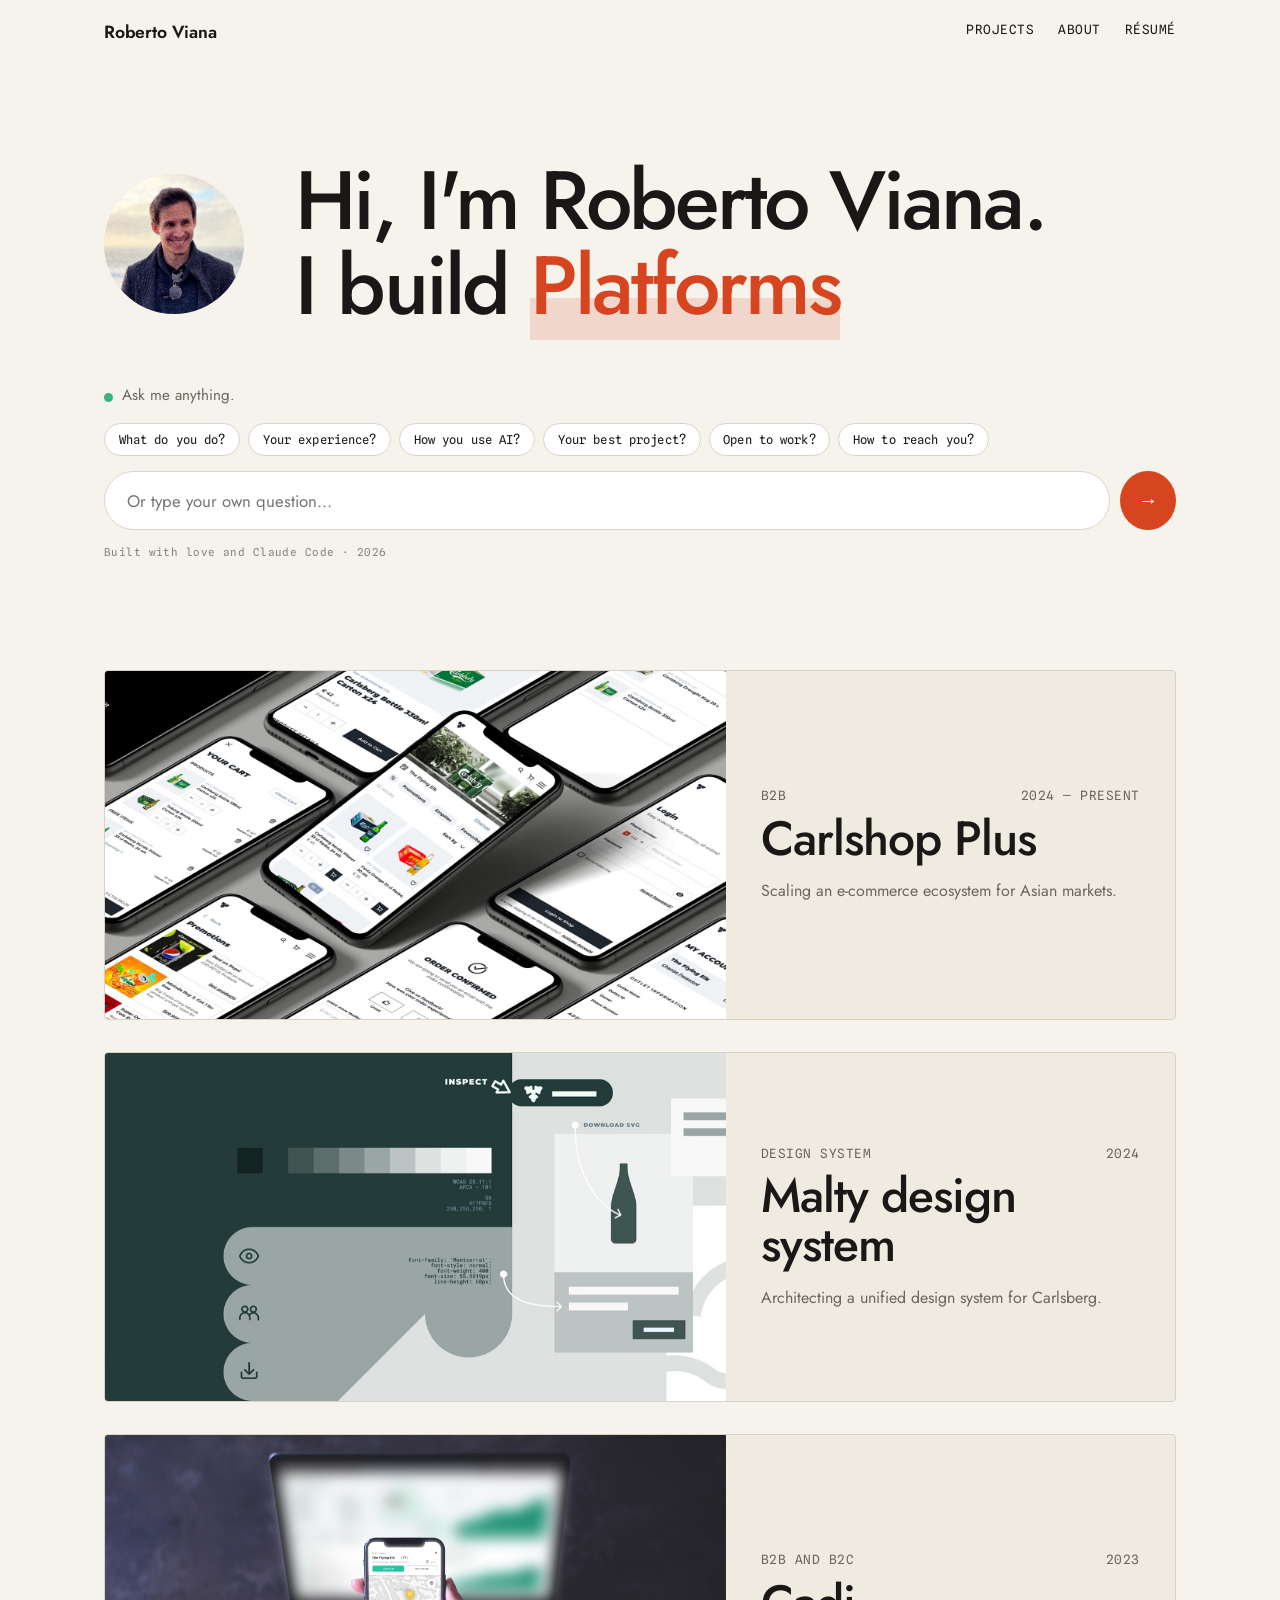
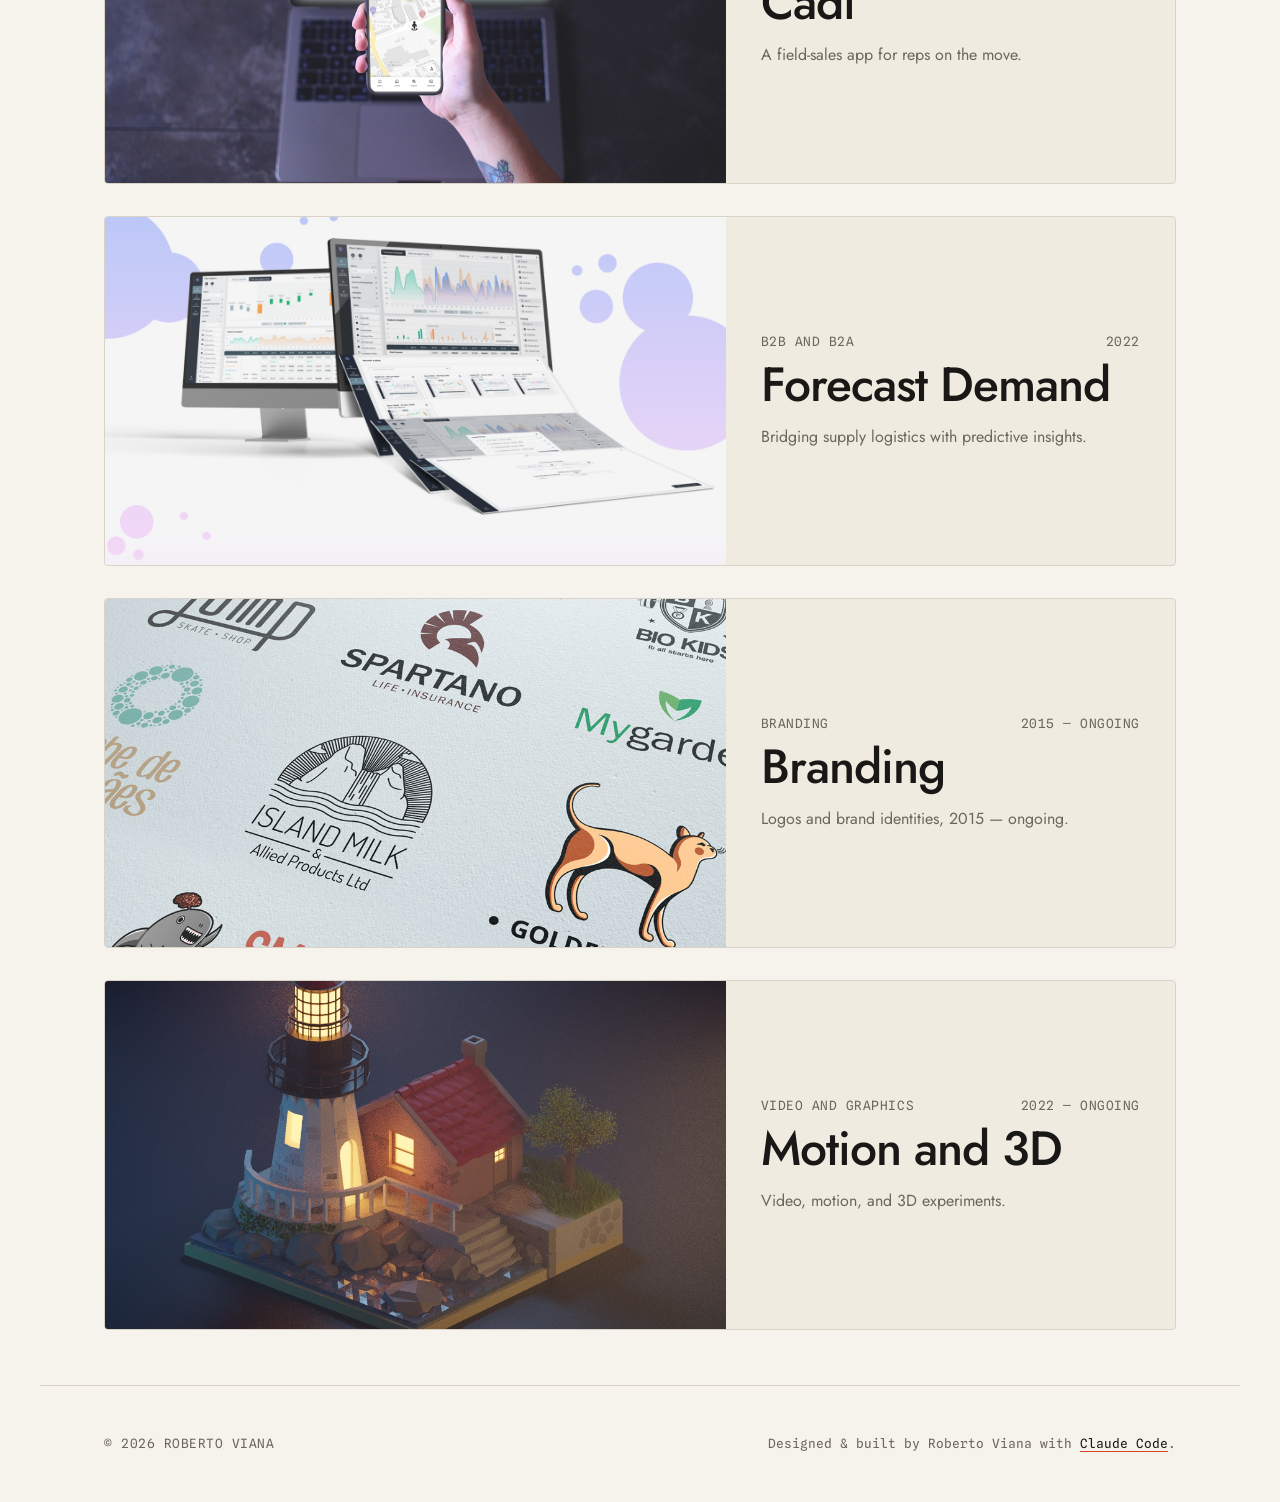
==== commit 66d276f4: "Add Résumé nav link to all pages; reorder about page sections" ====
--- a/index.html
+++ b/index.html
@@ -26,6 +26,7 @@
     <nav class="nav">
       <a href="index.html">Projects</a>
       <a href="about.html">About</a>
+      <a href="assets/CV_Roberto.pdf" target="_blank" rel="noopener">Résumé</a>
     </nav>
   </header>
 
--- a/assets/css/styles.css
+++ b/assets/css/styles.css
@@ -1093,3 +1093,178 @@
 .site-footer { font-family: var(--font-mono); font-size: var(--step-meta); }
 .site-footer .built a { color: var(--ink); border-bottom: 1px solid var(--accent); }
 .site-footer .built a:hover { color: var(--accent); }
+
+/* ---------- Get to know me ---------- */
+.know-me {
+  position: relative;
+  min-height: 75vh;
+  overflow: hidden;
+  background-color: #eae6df;
+  background-image: radial-gradient(circle, #c4bdb4 1px, transparent 1px);
+  background-size: 22px 22px;
+}
+
+.know-me-inner {
+  position: relative;
+  width: 100%;
+  max-width: 1600px;
+  height: 75vh;
+  min-height: 560px;
+  margin-inline: auto;
+}
+
+.know-me-title {
+  position: absolute;
+  top: 50%;
+  left: 50%;
+  transform: translate(-50%, -50%);
+  font-family: var(--font-display);
+  font-size: clamp(2.5rem, 3vw + 1.5rem, 5.5rem);
+  font-weight: 700;
+  letter-spacing: -0.03em;
+  color: var(--ink);
+  white-space: nowrap;
+  pointer-events: none;
+  user-select: none;
+}
+
+/* Base card */
+.km-card {
+  position: absolute;
+  background: #fff;
+  border-radius: 16px;
+  padding: 1rem 1.2rem;
+  box-shadow: 0 2px 12px rgba(0,0,0,0.07), 0 1px 3px rgba(0,0,0,0.04);
+  cursor: default;
+  will-change: transform;
+}
+
+.km-card:hover {
+  box-shadow: 0 10px 32px rgba(0,0,0,0.13);
+  z-index: 10;
+  filter: brightness(1.02);
+}
+
+/* Card positions + static rotations */
+.km-card--photo    { top: 10%; left: 9%;    width: 210px;  transform: rotate(-12deg); }
+.km-card--interests { top: 9%;  left: 44%;  width: 360px;  transform: rotate(2deg); }
+.km-card--chat     { top: 22%; right: 10%; width: 310px;  background: #c2f0ba; transform: rotate(-2deg); }
+.km-card--learning { top: 17%; left: 28%;                  background: #e8d5f5; transform: rotate(-5deg); }
+.km-card--music    { bottom: 17%; left: 10.5%; width: 285px; background: #1c1c2e; color: #fff; transform: rotate(3deg); }
+.km-card--cv       { bottom: 10%; left: 36%; width: 185px; background: #f5e59e; transform: rotate(-2deg); }
+.km-card--linkedin { bottom: 20%; left: 55%; width: 215px; background: #c5deff; transform: rotate(12deg); }
+.km-card--reading  { top: 47%; right: 7%;   width: 300px;  transform: rotate(4deg); }
+
+/* Shared label */
+.km-label {
+  font-family: var(--font-mono);
+  font-size: 0.62rem;
+  letter-spacing: 0.08em;
+  text-transform: uppercase;
+  color: var(--ink-soft);
+  margin-bottom: 0.45rem;
+}
+.km-card--music   .km-label { color: rgba(255,255,255,0.45); }
+.km-card--chat    .km-label { color: #2d6e26; }
+
+/* Photo card */
+.km-photo-wrap { aspect-ratio: 3/4; border-radius: 10px; overflow: hidden; margin-bottom: 0.6rem; }
+.km-photo-wrap img { width: 100%; height: 100%; object-fit: cover; object-position: center top; }
+.km-name { font-family: var(--font-display); font-weight: 600; font-size: 0.9rem; text-align: center; }
+
+/* Interests card */
+.km-tags { display: flex; flex-wrap: wrap; gap: 0.35rem; margin-top: 0.4rem; }
+.km-tags span { border: 1px solid var(--line); border-radius: 100px; padding: 0.18rem 0.65rem; font-size: 0.78rem; color: var(--ink-soft); }
+
+/* Chat card */
+.km-chat-dot { width: 8px; height: 8px; border-radius: 50%; background: #2a9f22; margin-bottom: 0.4rem; }
+.km-chat-role { font-family: var(--font-display); font-weight: 700; font-size: 1rem; color: #183a14; margin-bottom: 0.3rem; }
+.km-chat-location { font-size: 0.8rem; color: #2d6e26; line-height: 1.6; }
+
+/* Learning card */
+.km-learning-text { font-family: var(--font-display); font-weight: 600; font-size: 0.9rem; }
+
+/* Music card */
+.km-music-top { display: flex; align-items: center; gap: 0.7rem; margin-bottom: 0.55rem; }
+.km-music-art { width: 36px; height: 36px; background: #2e2e45; border-radius: 7px; flex-shrink: 0; }
+.km-music-meta { flex: 1; min-width: 0; }
+.km-music-title { font-weight: 600; font-size: 0.82rem; white-space: nowrap; overflow: hidden; text-overflow: ellipsis; }
+.km-music-artist { font-size: 0.7rem; color: rgba(255,255,255,0.5); white-space: nowrap; overflow: hidden; text-overflow: ellipsis; }
+.km-music-wave { font-size: 0.85rem; color: rgba(255,255,255,0.5); letter-spacing: -1px; }
+.km-music-time { display: flex; align-items: center; gap: 0.45rem; font-size: 0.68rem; color: rgba(255,255,255,0.4); margin-bottom: 0.55rem; }
+.km-music-bar { flex: 1; height: 2px; background: rgba(255,255,255,0.15); border-radius: 1px; }
+.km-music-bar div { width: 28%; height: 100%; background: rgba(255,255,255,0.55); border-radius: 1px; }
+.km-music-controls { display: flex; align-items: center; justify-content: center; gap: 1rem; }
+.km-music-controls button { background: none; border: none; color: rgba(255,255,255,0.65); cursor: pointer; font-size: 0.8rem; padding: 0; }
+.km-play { width: 30px; height: 30px; background: #fff !important; color: #1c1c2e !important; border-radius: 50% !important; display: flex; align-items: center; justify-content: center; font-size: 0.7rem !important; }
+
+/* CV card */
+.km-cv-head { font-family: var(--font-display); font-weight: 700; font-size: 1.15rem; color: #5a4400; margin-bottom: 0.55rem; }
+.km-cv-file { display: flex; align-items: center; gap: 0.55rem; }
+.km-cv-file > span { font-size: 1.15rem; }
+.km-cv-file p { font-size: 0.82rem; font-weight: 500; color: #5a4400; margin: 0; }
+.km-cv-meta { font-size: 0.7rem !important; color: #8a7030 !important; font-weight: 400 !important; }
+
+/* LinkedIn card */
+.km-linkedin { display: flex; align-items: center; gap: 0.6rem; margin-top: 0.3rem; text-decoration: none; }
+.km-linkedin-icon { width: 30px; height: 30px; background: #0A66C2; color: #fff; border-radius: 6px; display: flex; align-items: center; justify-content: center; font-weight: 700; font-size: 0.8rem; flex-shrink: 0; }
+.km-linkedin p { font-size: 0.82rem; font-weight: 600; color: #0a3a6e; margin: 0; }
+.km-linkedin-handle { font-size: 0.68rem !important; color: #4a6a8e !important; font-weight: 400 !important; }
+
+/* Reading card */
+.km-book-art { background: linear-gradient(160deg, #f5c200 0%, #e04800 55%, #140800 100%); border-radius: 8px; padding: 0.75rem 0.6rem; margin: 0.4rem 0 0.75rem; text-align: center; }
+.km-book-art > p { font-family: var(--font-display); font-weight: 900; font-size: 1rem; color: #fff; line-height: 1.15; text-transform: uppercase; letter-spacing: 0.02em; }
+.km-book-author { font-size: 0.62rem !important; font-weight: 400 !important; opacity: 0.7; margin-top: 0.3rem; }
+.km-book-progress { display: flex; align-items: center; gap: 0.45rem; }
+.km-book-progress .km-label { margin: 0; }
+.km-progress-bar { flex: 1; height: 4px; background: var(--line); border-radius: 2px; }
+.km-progress-bar div { height: 100%; background: var(--accent); border-radius: 2px; }
+.km-progress-num { font-family: var(--font-mono); font-size: 0.68rem; color: var(--ink-soft); }
+
+/* Tooltip */
+.km-tip {
+  position: fixed;
+  background: var(--ink);
+  color: var(--paper);
+  padding: 0.35rem 0.8rem;
+  border-radius: 100px;
+  font-size: 0.78rem;
+  pointer-events: none;
+  opacity: 0;
+  transition: opacity 0.15s ease;
+  z-index: 9999;
+  white-space: nowrap;
+  transform: translate(-50%, calc(-100% - 10px));
+}
+.km-tip.is-visible { opacity: 1; }
+
+/* Below 1400px: tighten positions to reduce overlap */
+@media (max-width: 1400px) {
+  .km-card--interests { width: 300px; left: 35%; }
+  .km-card--chat      { width: 260px; right: 8%; top: 18%; }
+  .km-card--reading   { width: 240px; right: 5%; top: 45%; }
+  .km-card--linkedin  { left: 52%; }
+  .km-card--cv        { left: 33%; }
+  .km-card--music     { left: 8%; width: 255px; }
+  .km-card--photo     { left: 13%; width: 190px; }
+  .km-card--learning  { left: 71%; top: 79%; }
+}
+
+/* Medium screens (768–1024px): slightly smaller than desktop default */
+@media (min-width: 768px) and (max-width: 1024px) {
+  .km-card--photo    { width: 185px; }
+  .km-card--interests { width: 275px; }
+  .km-card--chat     { width: 245px; }
+  .km-card--music    { width: 255px; }
+  .km-card--cv       { width: 165px; }
+  .km-card--linkedin { width: 195px; }
+  .km-card--reading  { width: 172px; }
+}
+
+/* Mobile: stack cards in a grid */
+@media (max-width: 767px) {
+  .know-me { min-height: unset; background-size: 18px 18px; }
+  .know-me-inner { height: auto; padding: var(--section) 1.25rem; display: flex; flex-direction: column; align-items: center; gap: 1rem; }
+  .know-me-title { position: static; transform: none; text-align: center; margin-bottom: 1.5rem; white-space: normal; font-size: clamp(2rem, 8vw, 3rem); }
+  .km-card { position: static; transform: none !important; }
+}
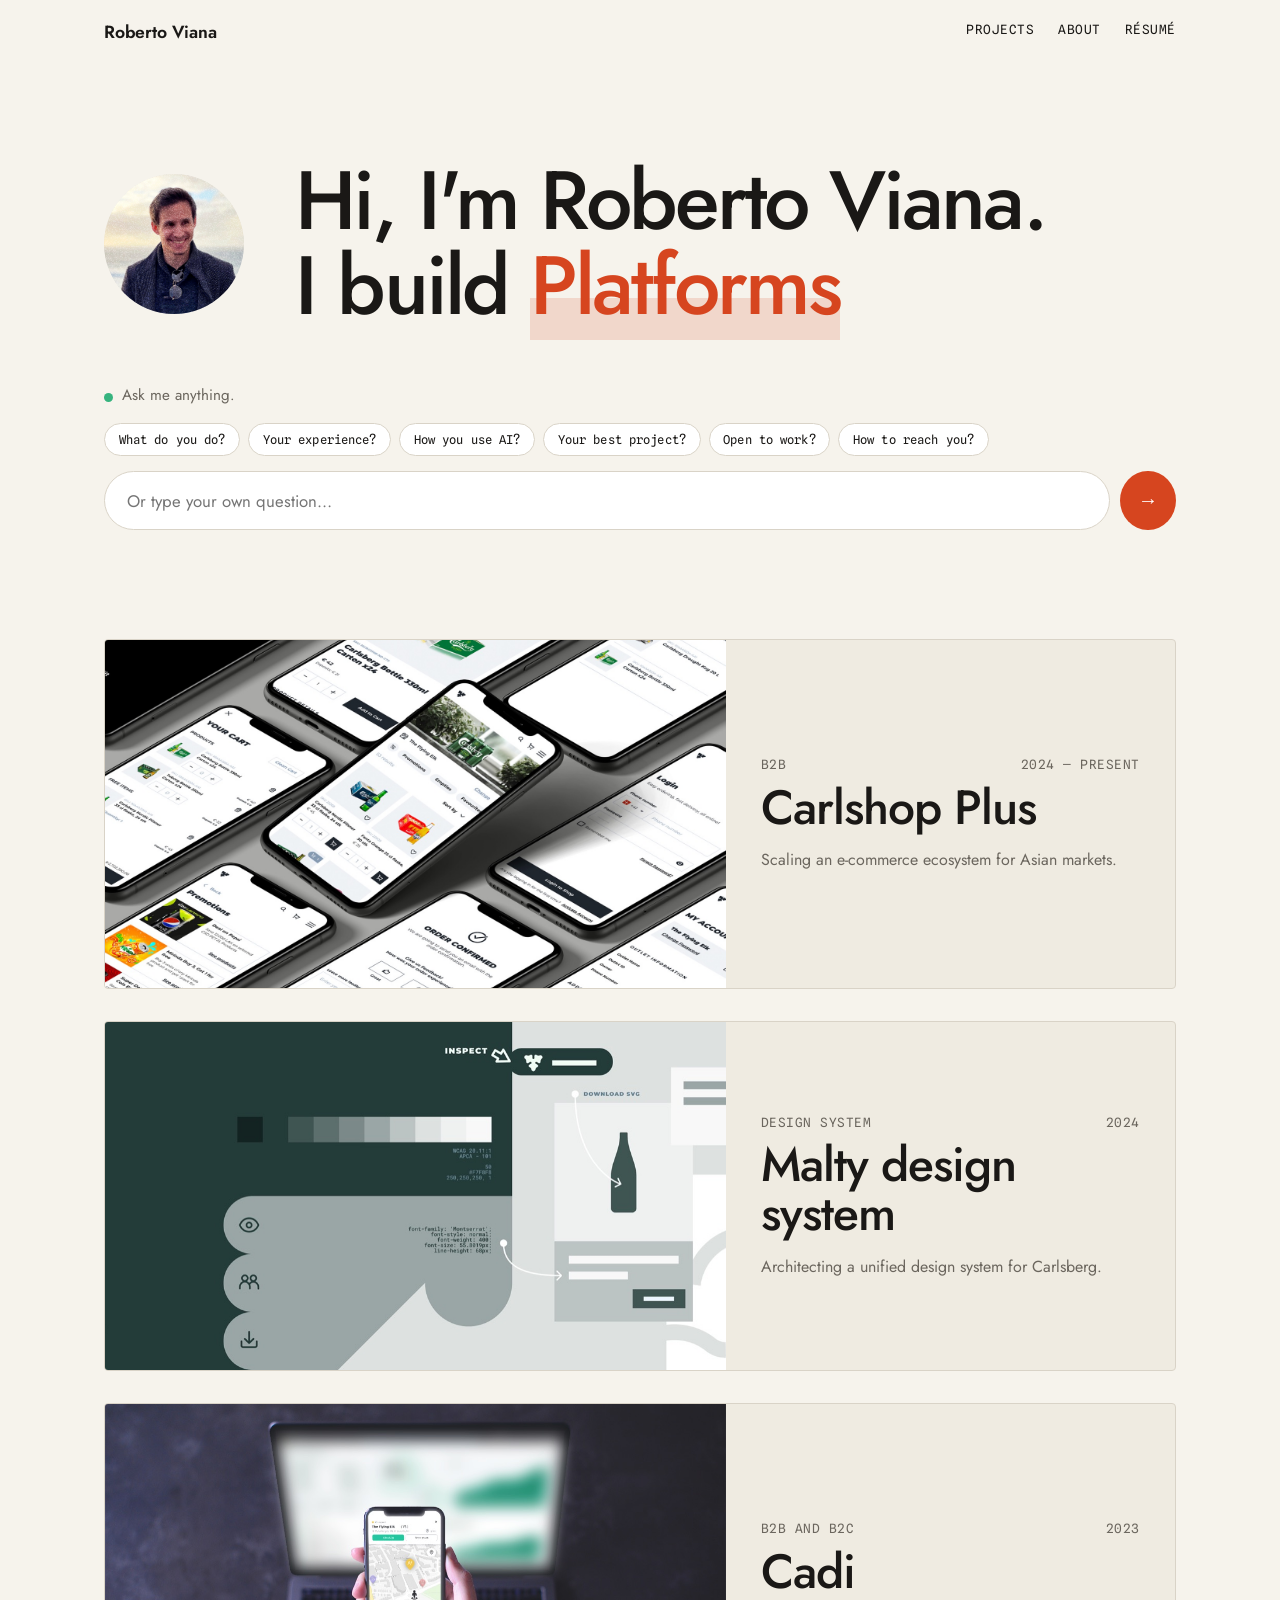
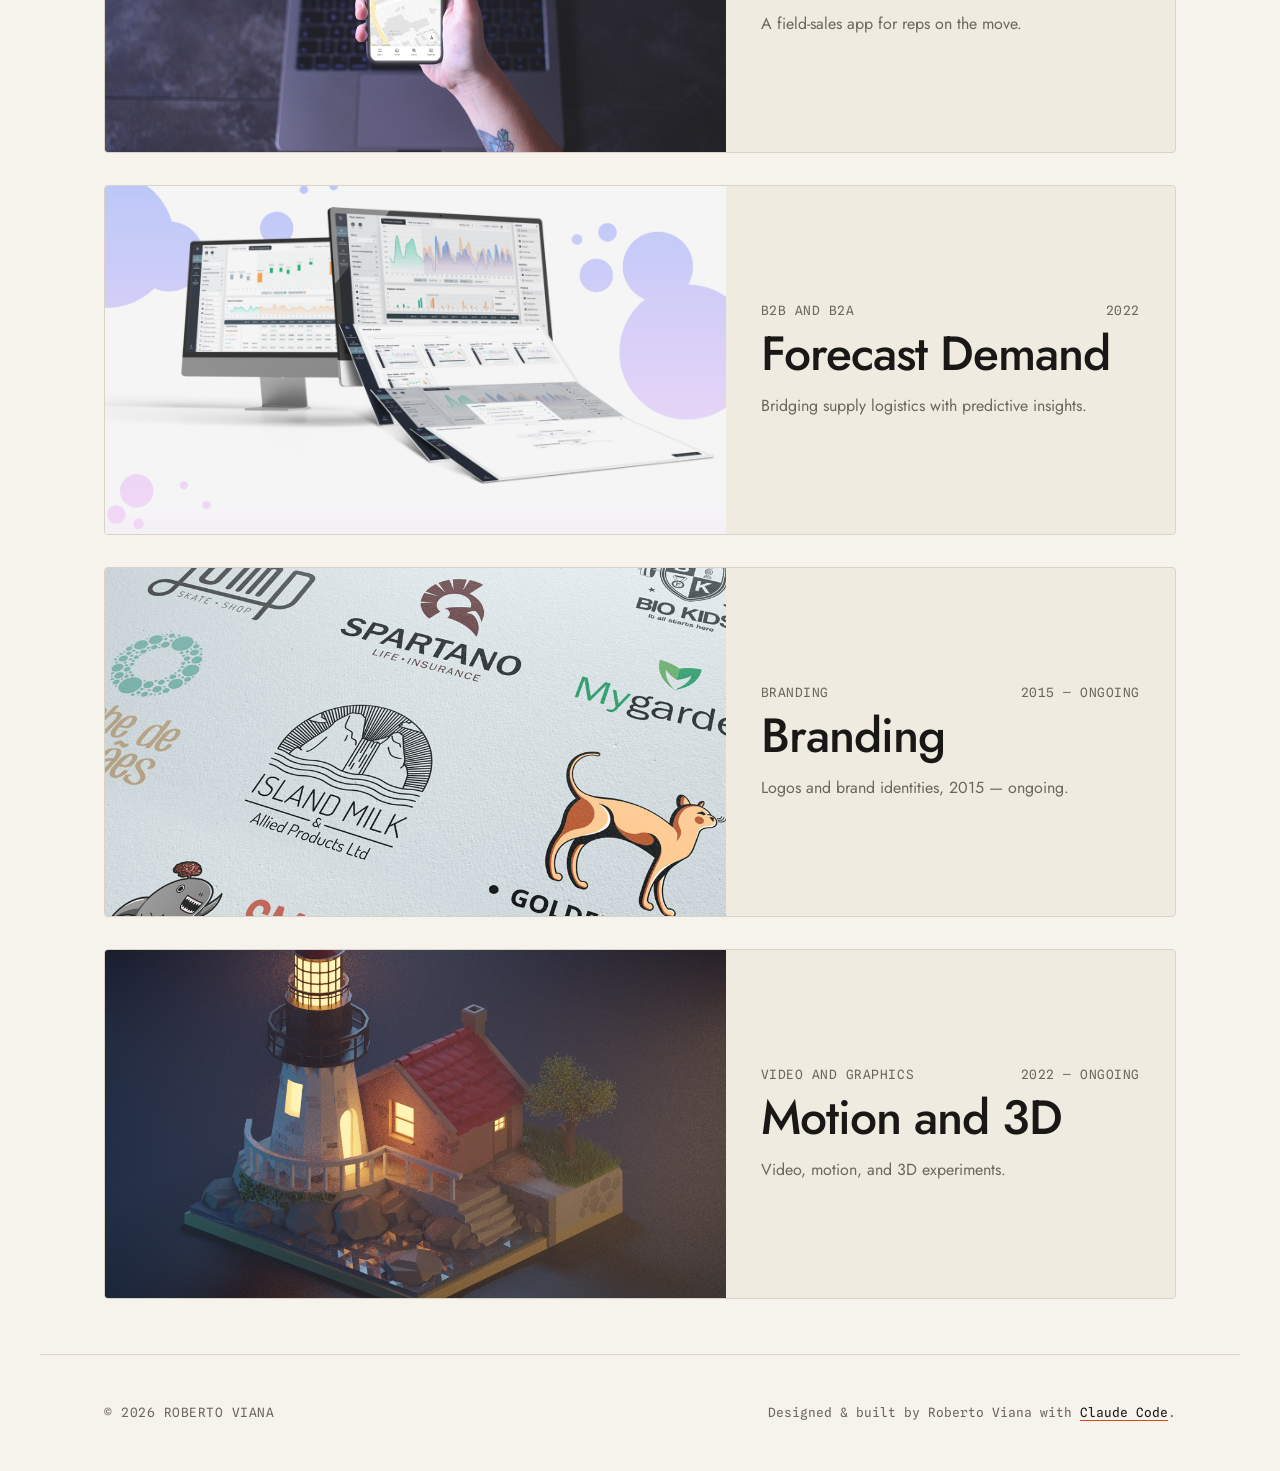
==== commit e9475a41: "Remove 'Built with love and Claude Code' footer line Co-Authored-By: Claude Sonnet 4.6 <noreply@anth" ====
--- a/index.html
+++ b/index.html
@@ -59,7 +59,6 @@
           <input id="askInput" type="text" placeholder="Or type your own question…" aria-label="Ask Roberto a question" />
           <button type="submit" aria-label="Send">&rarr;</button>
         </form>
-        <p class="ask-footer">Built with love and Claude Code &middot; 2026</p>
       </div>
     </section>
 
--- a/assets/css/styles.css
+++ b/assets/css/styles.css
@@ -128,7 +128,7 @@
   letter-spacing: -0.01em;
 }
 
-.nav { display: flex; gap: 1.5rem; }
+.nav { display: flex; gap: 1.5rem; align-items: center; }
 
 .nav a {
   font-family: var(--font-mono);
@@ -1169,7 +1169,7 @@
 
 /* Photo card */
 .km-photo-wrap { aspect-ratio: 3/4; border-radius: 10px; overflow: hidden; margin-bottom: 0.6rem; }
-.km-photo-wrap img { width: 100%; height: 100%; object-fit: cover; object-position: center top; }
+.km-photo-wrap img { width: 100%; height: 100%; object-fit: cover; object-position: center top; transform: scale(1.25); }
 .km-name { font-family: var(--font-display); font-weight: 600; font-size: 0.9rem; text-align: center; }
 
 /* Interests card */
@@ -1263,6 +1263,7 @@
 
 /* Mobile: stack cards in a grid */
 @media (max-width: 767px) {
+  .nav a[href*="CV_Roberto"] { display: none; }
   .know-me { min-height: unset; background-size: 18px 18px; }
   .know-me-inner { height: auto; padding: var(--section) 1.25rem; display: flex; flex-direction: column; align-items: center; gap: 1rem; }
   .know-me-title { position: static; transform: none; text-align: center; margin-bottom: 1.5rem; white-space: normal; font-size: clamp(2rem, 8vw, 3rem); }
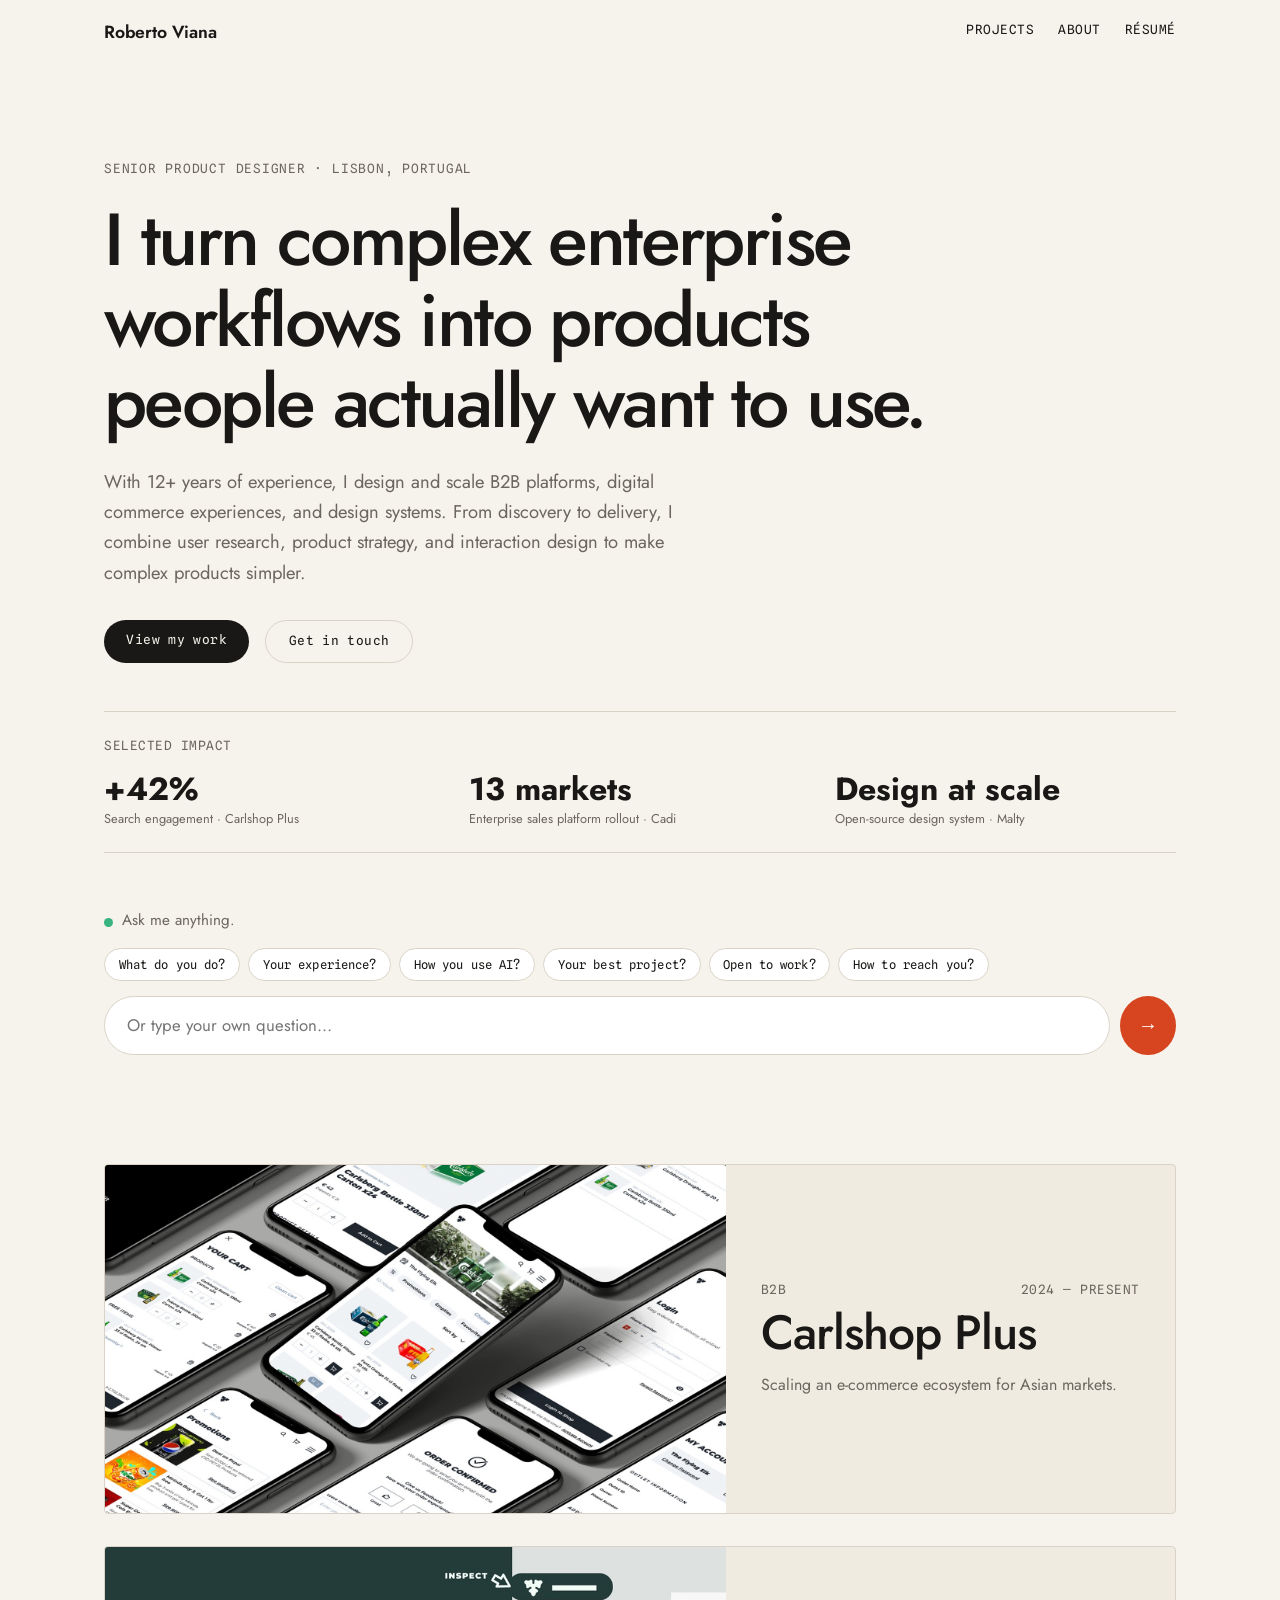
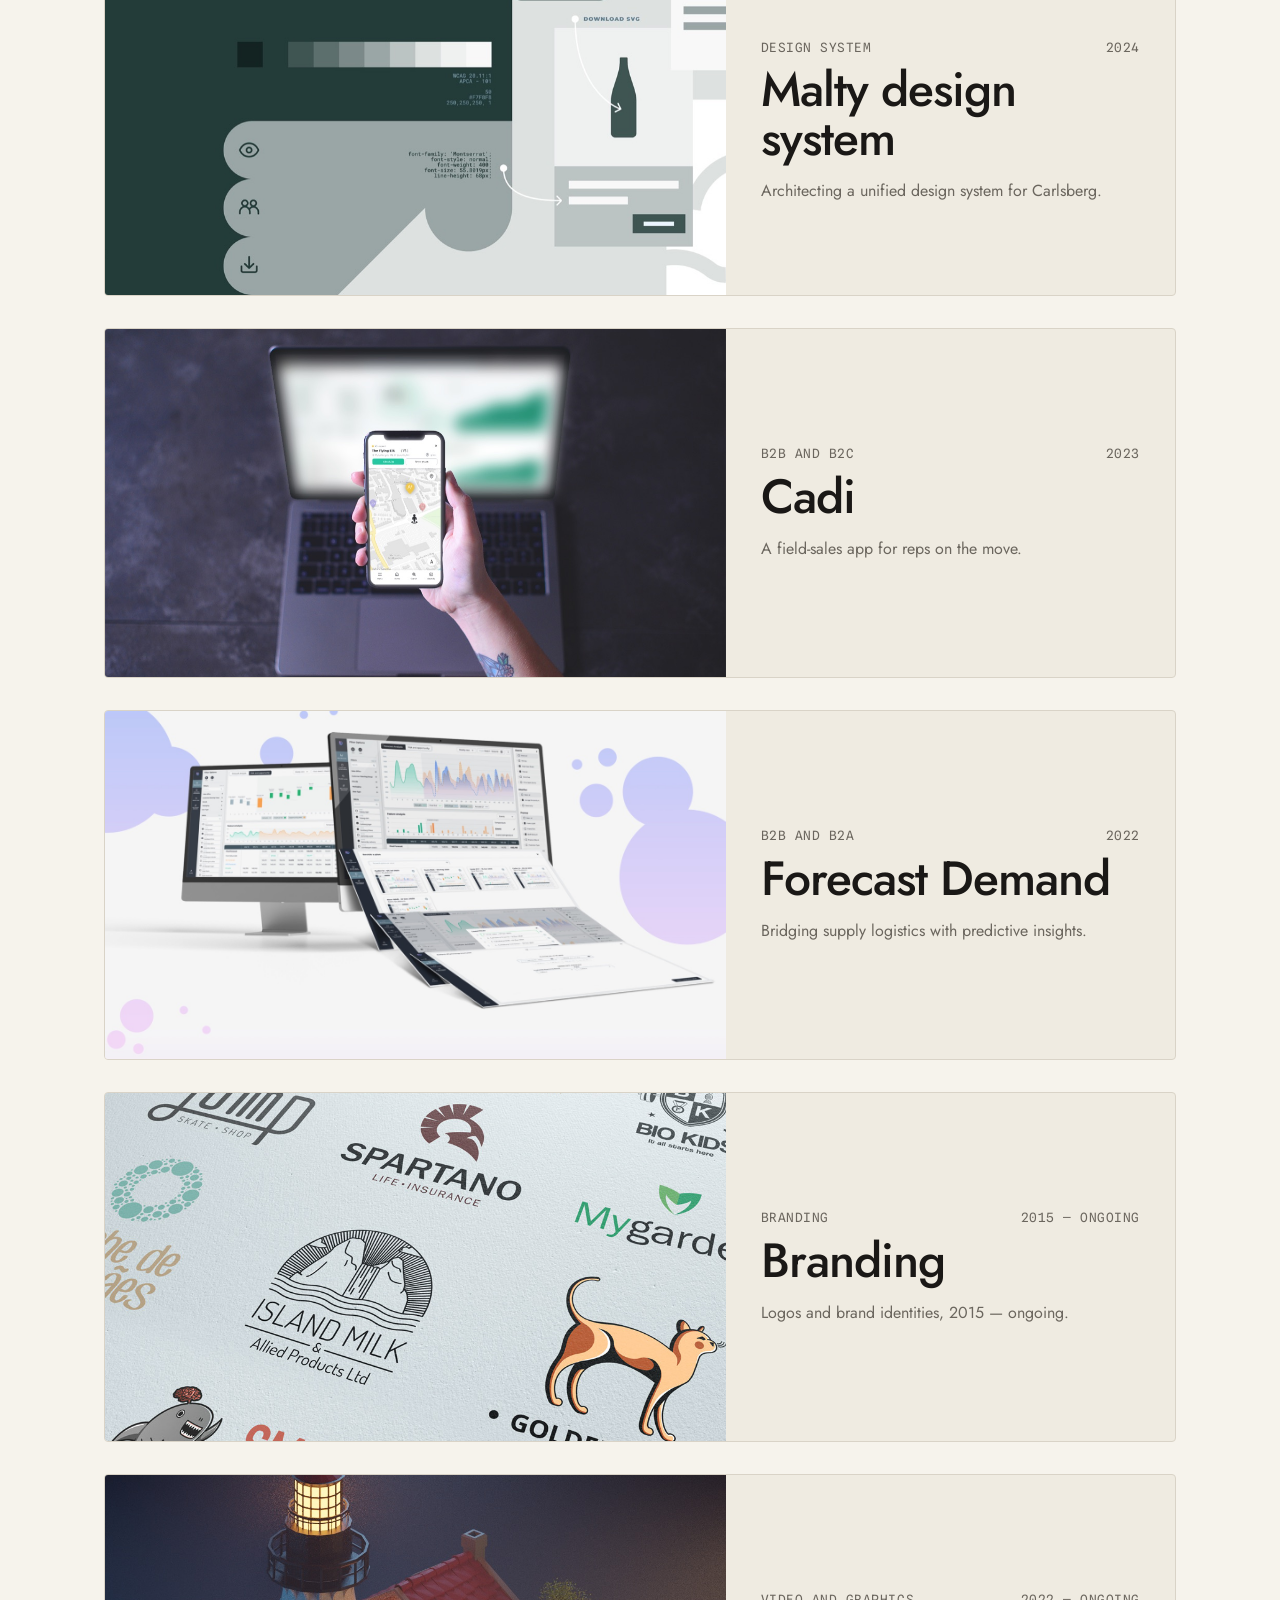
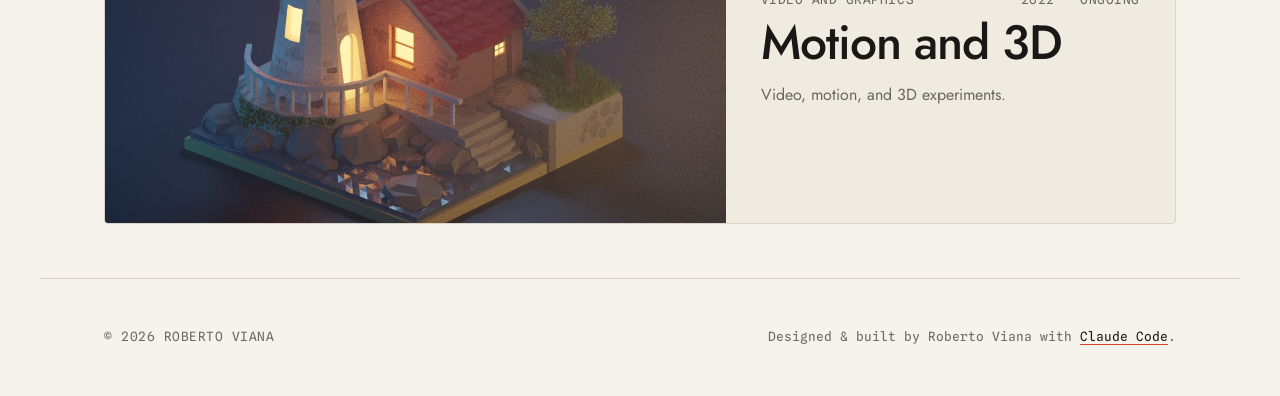
==== commit 0d99b3ec: "Redesign homepage hero with statement, impact stats, and CTAs Co-Authored-By: Claude Sonnet 4.6 <nor" ====
--- a/index.html
+++ b/index.html
@@ -33,11 +33,30 @@
   <main>
     <!-- Hero -->
     <section class="hero wrap">
-      <div class="hero-top reveal">
-        <figure class="hero-photo">
-          <img src="assets/img/roberto.jpg" alt="Roberto Viana" />
-        </figure>
-        <h1>Hi, I'm Roberto Viana.<br />I build <span class="rotating" data-rotate>Platforms</span></h1>
+      <p class="hero-eyebrow reveal">Senior Product Designer · Lisbon, Portugal</p>
+      <h1 class="hero-statement reveal">I turn complex enterprise workflows into products people actually want to use.</h1>
+      <p class="hero-sub reveal-up">With 12+ years of experience, I design and scale B2B platforms, digital commerce experiences, and design systems. From discovery to delivery, I combine user research, product strategy, and interaction design to make complex products simpler.</p>
+      <div class="hero-ctas reveal-up">
+        <a href="#projects" class="cta-primary">View my work</a>
+        <a href="mailto:roberto.e.v92@gmail.com" class="cta-secondary">Get in touch</a>
+      </div>
+
+      <div class="hero-impact reveal-up">
+        <p class="meta">Selected impact</p>
+        <div class="impact-row">
+          <div class="impact-item">
+            <span class="impact-num">+42%</span>
+            <span class="impact-label">Search engagement · Carlshop Plus</span>
+          </div>
+          <div class="impact-item">
+            <span class="impact-num">13 markets</span>
+            <span class="impact-label">Enterprise sales platform rollout · Cadi</span>
+          </div>
+          <div class="impact-item">
+            <span class="impact-num">Design at scale</span>
+            <span class="impact-label">Open-source design system · Malty</span>
+          </div>
+        </div>
       </div>
 
       <!-- Ask me anything: programmed, conversational replies -->
@@ -63,7 +82,7 @@
     </section>
 
     <!-- Project grid -->
-    <section class="section wrap">
+    <section class="section wrap" id="projects">
       <div class="grid">
         <!-- Featured -->
         <a class="card featured reveal-up" href="cases/carlshop-plus.html">
--- a/assets/css/styles.css
+++ b/assets/css/styles.css
@@ -144,39 +144,94 @@
 /* ---------- Hero ---------- */
 .hero { padding-block: clamp(3rem, 2rem + 6vw, 7rem) var(--section); }
 
-.hero h1 {
-  font-size: var(--step-hero);
-  max-width: 16ch;
-}
-
-/* Headline and portrait side by side. */
-.hero-top {
+.hero-eyebrow {
+  font-family: var(--font-mono);
+  font-size: var(--step-meta);
+  letter-spacing: 0.06em;
+  text-transform: uppercase;
+  color: var(--ink-soft);
+  margin-bottom: 1.25rem;
+}
+
+.hero-statement {
+  font-size: clamp(2.2rem, 1rem + 4.5vw, 5rem);
+  line-height: 1.1;
+  max-width: 20ch;
+  margin: 0 0 1.5rem;
+}
+
+.hero-sub {
+  max-width: 56ch;
+  color: var(--ink-soft);
+  font-size: clamp(1rem, 0.85rem + 0.5vw, 1.15rem);
+  line-height: 1.65;
+  margin-bottom: 2rem;
+}
+
+.hero-ctas {
   display: flex;
-  align-items: center;
-  gap: clamp(1.5rem, 4vw, 3.5rem);
-}
-.hero-top h1 {
-  flex: 1;
-  font-size: clamp(2.5rem, 1rem + 5.2vw, 5.5rem);
-  max-width: none;
-  margin: 0;
-}
-.hero-top .hero-photo { width: clamp(92px, 11vw, 140px); border-radius: 50%; }
-.hero-top .hero-photo img { filter: none; }
+  gap: 1rem;
+  flex-wrap: wrap;
+  margin-bottom: 3rem;
+}
+
+.cta-primary {
+  display: inline-block;
+  padding: 0.65rem 1.4rem;
+  background: var(--ink);
+  color: var(--paper);
+  border-radius: 100px;
+  font-family: var(--font-mono);
+  font-size: var(--step-meta);
+  letter-spacing: 0.03em;
+  transition: opacity 0.2s;
+}
+.cta-primary:hover { opacity: 0.75; }
+
+.cta-secondary {
+  display: inline-block;
+  padding: 0.65rem 1.4rem;
+  border: 1px solid var(--line);
+  border-radius: 100px;
+  font-family: var(--font-mono);
+  font-size: var(--step-meta);
+  letter-spacing: 0.03em;
+  transition: border-color 0.2s;
+}
+.cta-secondary:hover { border-color: var(--ink); }
+
+.hero-impact {
+  margin-bottom: 3rem;
+  padding: 1.5rem 0;
+  border-top: 1px solid var(--line);
+  border-bottom: 1px solid var(--line);
+}
+
+.hero-impact > .meta { margin-bottom: 1rem; }
+
+.impact-row {
+  display: grid;
+  grid-template-columns: repeat(3, 1fr);
+  gap: 1.5rem;
+}
+
 @media (max-width: 640px) {
-  .hero-top { flex-direction: column; align-items: flex-start; }
-  .hero-top .hero-photo { width: clamp(110px, 32vw, 150px); }
-}
-
-/* The rotating word. Swap the inner text with JS, the accent stays. */
-.hero .rotating { color: var(--accent); }
-
-.hero .intro {
-  margin-top: 1.75rem;
-  max-width: 48ch;
-  color: var(--ink-soft);
-  font-size: var(--step-h3);
-  line-height: 1.45;
+  .impact-row { grid-template-columns: 1fr; gap: 1rem; }
+}
+
+.impact-item { display: flex; flex-direction: column; gap: 0.3rem; }
+
+.impact-num {
+  font-family: var(--font-display);
+  font-size: clamp(1.4rem, 0.8rem + 2vw, 2rem);
+  font-weight: 700;
+  line-height: 1;
+}
+
+.impact-label {
+  font-size: var(--step-meta);
+  color: var(--ink-soft);
+  line-height: 1.4;
 }
 
 /* ---------- Project grid ---------- */
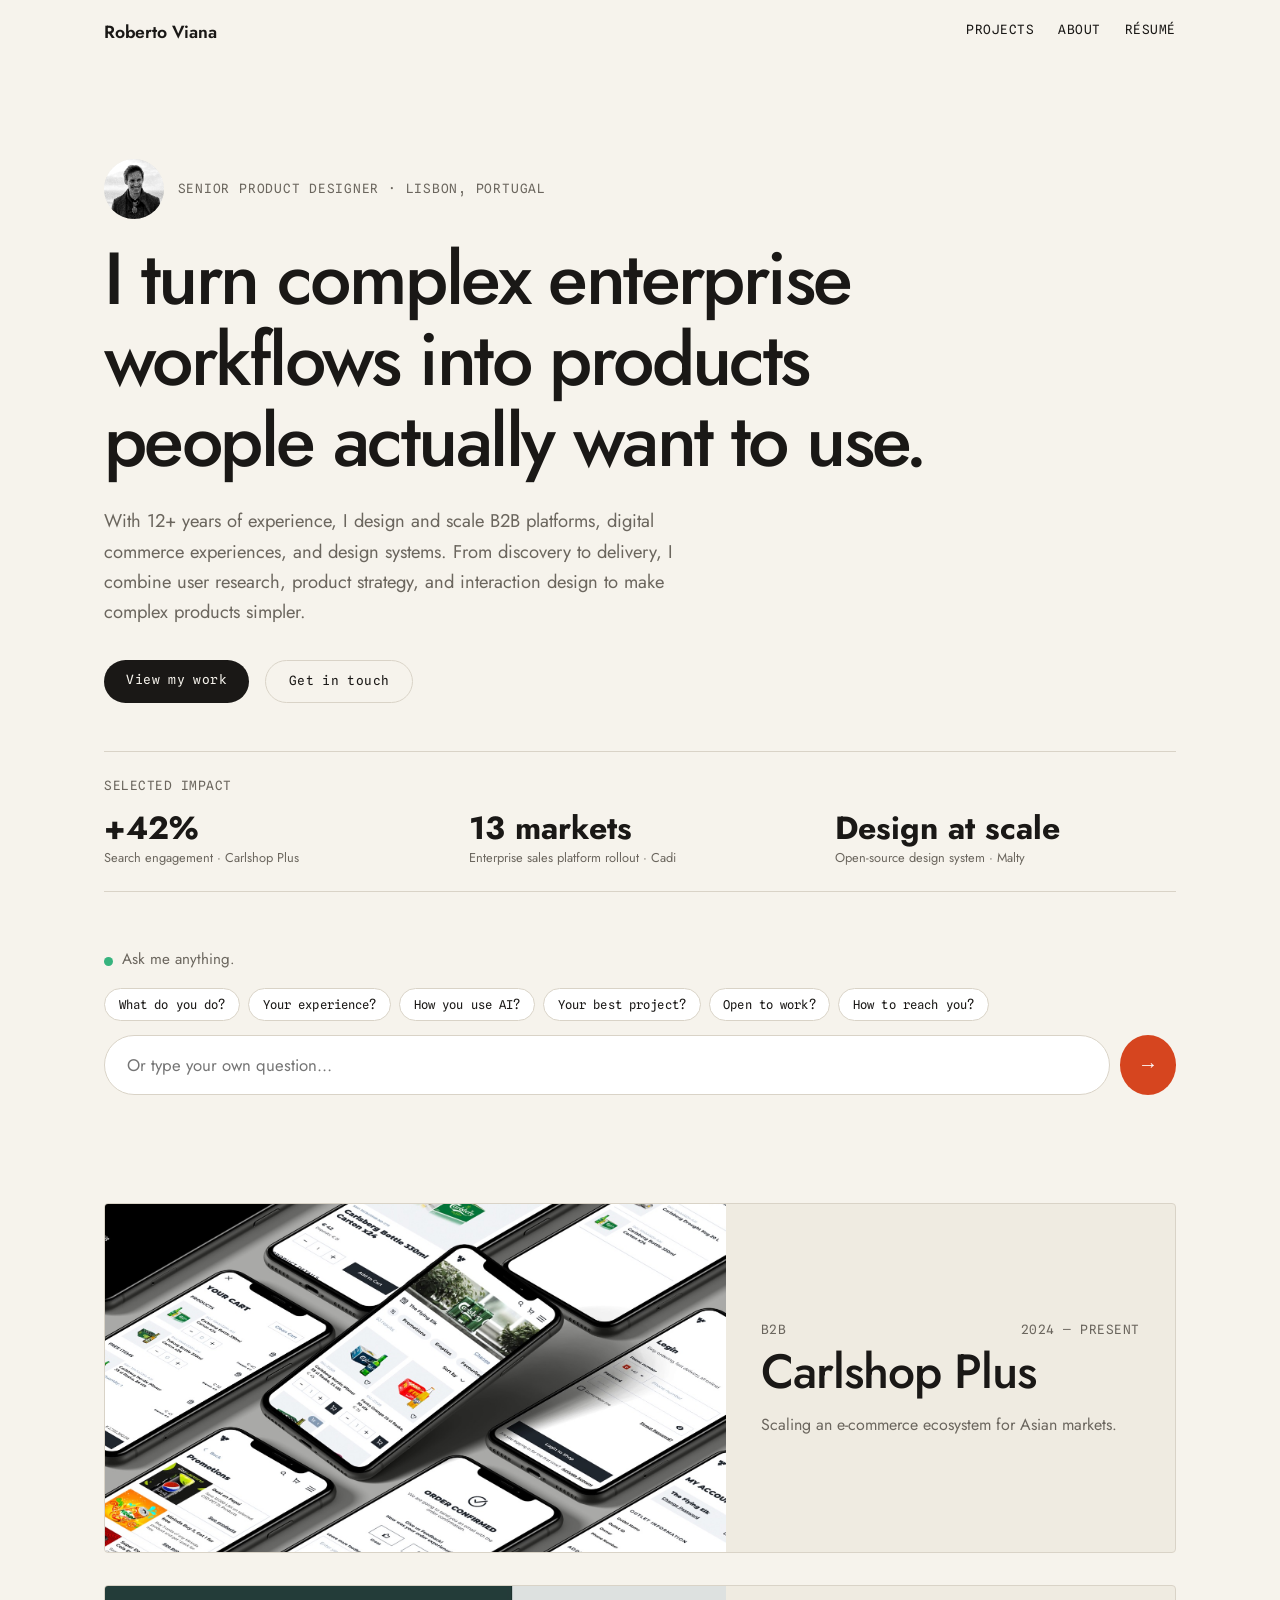
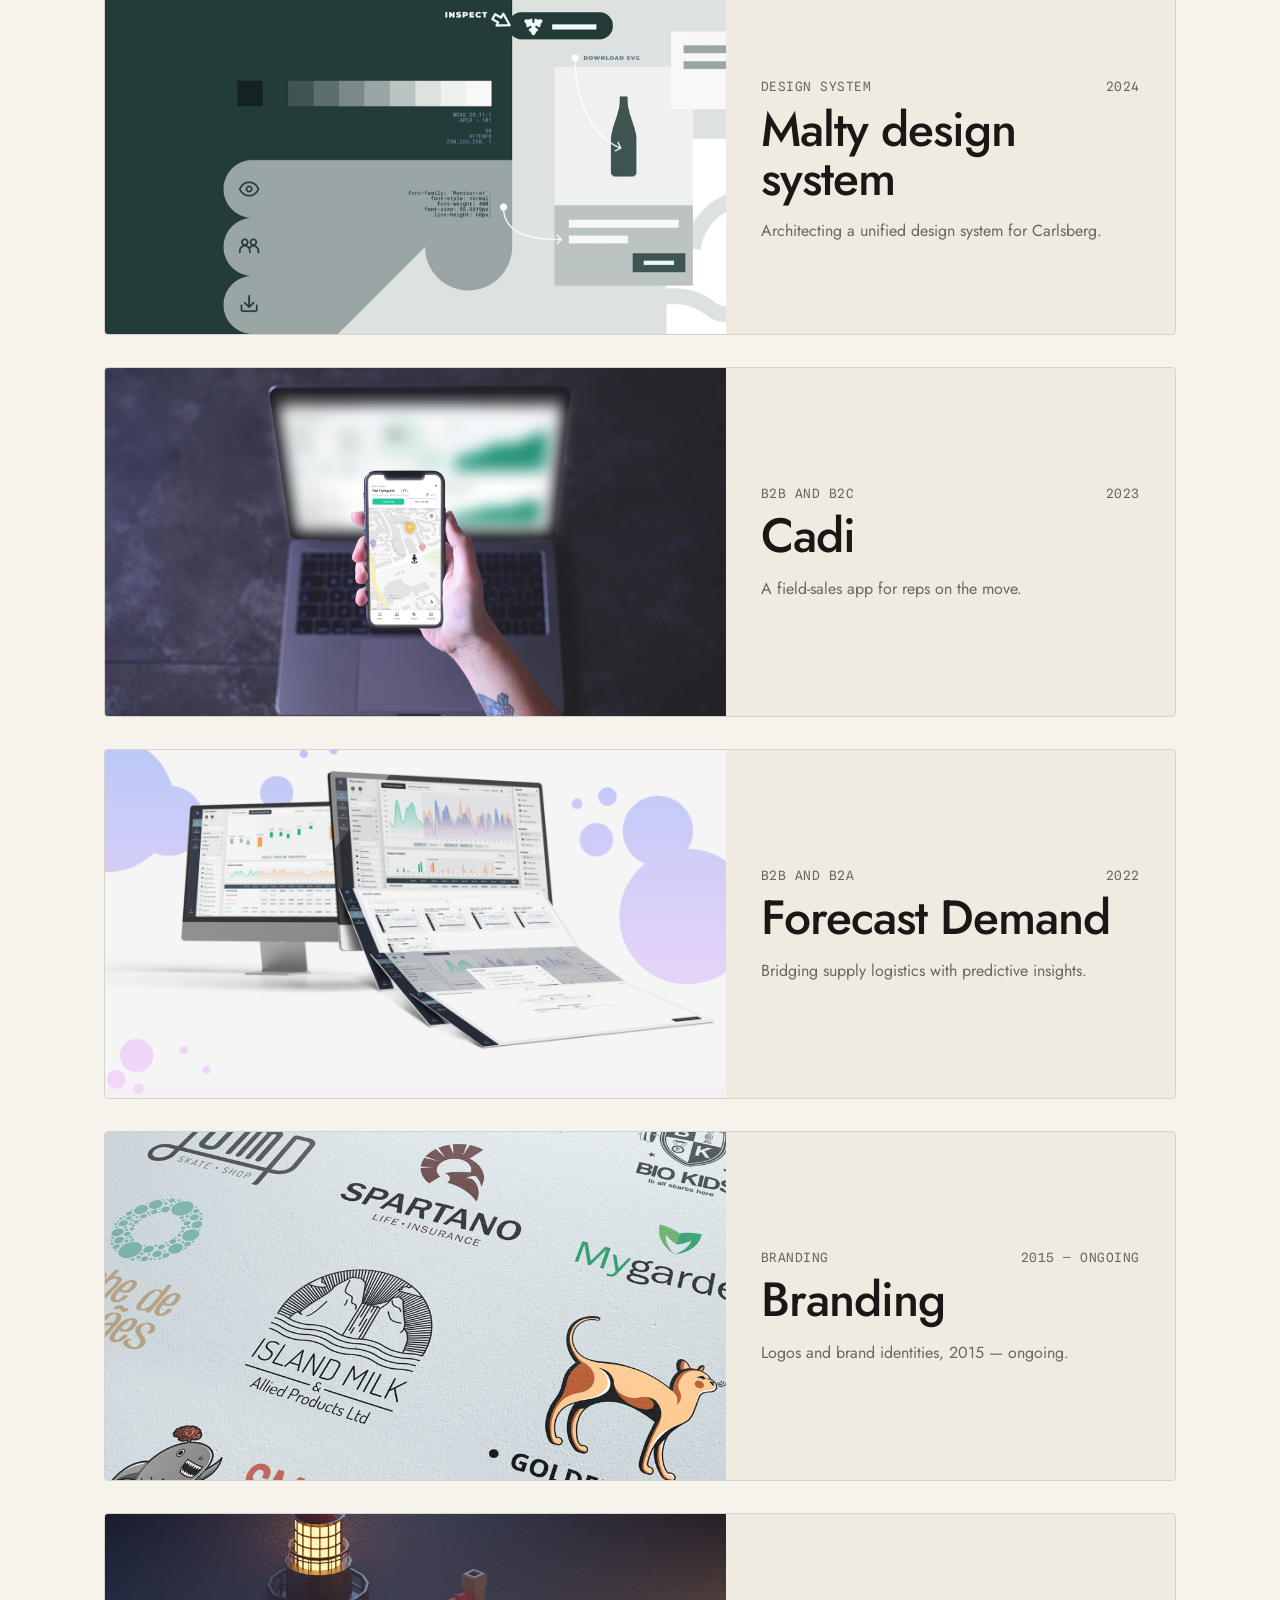
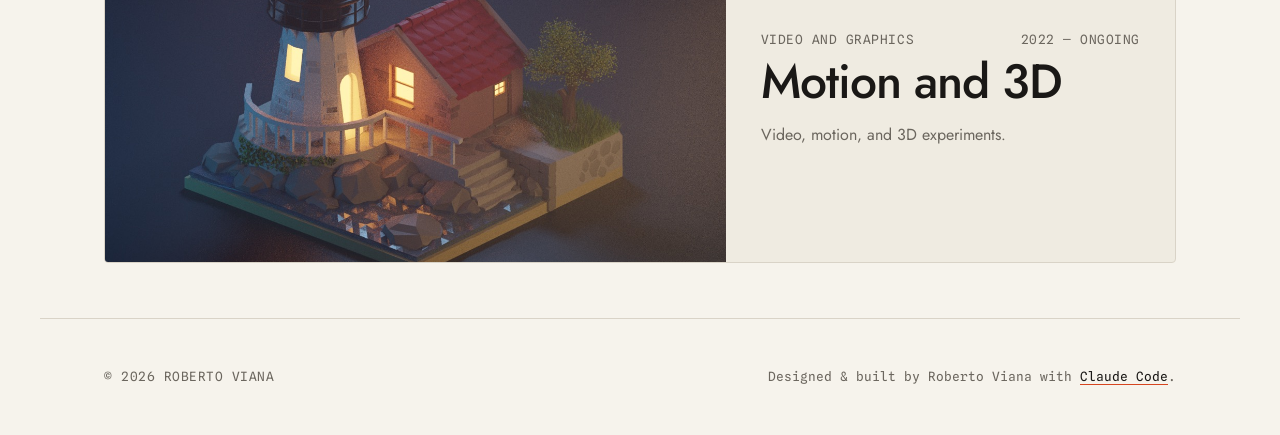
==== commit 269f7a5c: "Add photo back inline with hero eyebrow Co-Authored-By: Claude Sonnet 4.6 <noreply@anthropic.com>" ====
--- a/index.html
+++ b/index.html
@@ -33,7 +33,12 @@
   <main>
     <!-- Hero -->
     <section class="hero wrap">
-      <p class="hero-eyebrow reveal">Senior Product Designer · Lisbon, Portugal</p>
+      <div class="hero-ident reveal">
+        <figure class="hero-photo">
+          <img src="assets/img/roberto.jpg" alt="Roberto Viana" />
+        </figure>
+        <p class="hero-eyebrow">Senior Product Designer · Lisbon, Portugal</p>
+      </div>
       <h1 class="hero-statement reveal">I turn complex enterprise workflows into products people actually want to use.</h1>
       <p class="hero-sub reveal-up">With 12+ years of experience, I design and scale B2B platforms, digital commerce experiences, and design systems. From discovery to delivery, I combine user research, product strategy, and interaction design to make complex products simpler.</p>
       <div class="hero-ctas reveal-up">
--- a/assets/css/styles.css
+++ b/assets/css/styles.css
@@ -144,13 +144,26 @@
 /* ---------- Hero ---------- */
 .hero { padding-block: clamp(3rem, 2rem + 6vw, 7rem) var(--section); }
 
+.hero-ident {
+  display: flex;
+  align-items: center;
+  gap: 0.85rem;
+  margin-bottom: 1.25rem;
+}
+
+.hero-ident .hero-photo {
+  width: clamp(44px, 6vw, 60px);
+  border-radius: 50%;
+  flex-shrink: 0;
+}
+
 .hero-eyebrow {
   font-family: var(--font-mono);
   font-size: var(--step-meta);
   letter-spacing: 0.06em;
   text-transform: uppercase;
   color: var(--ink-soft);
-  margin-bottom: 1.25rem;
+  margin: 0;
 }
 
 .hero-statement {
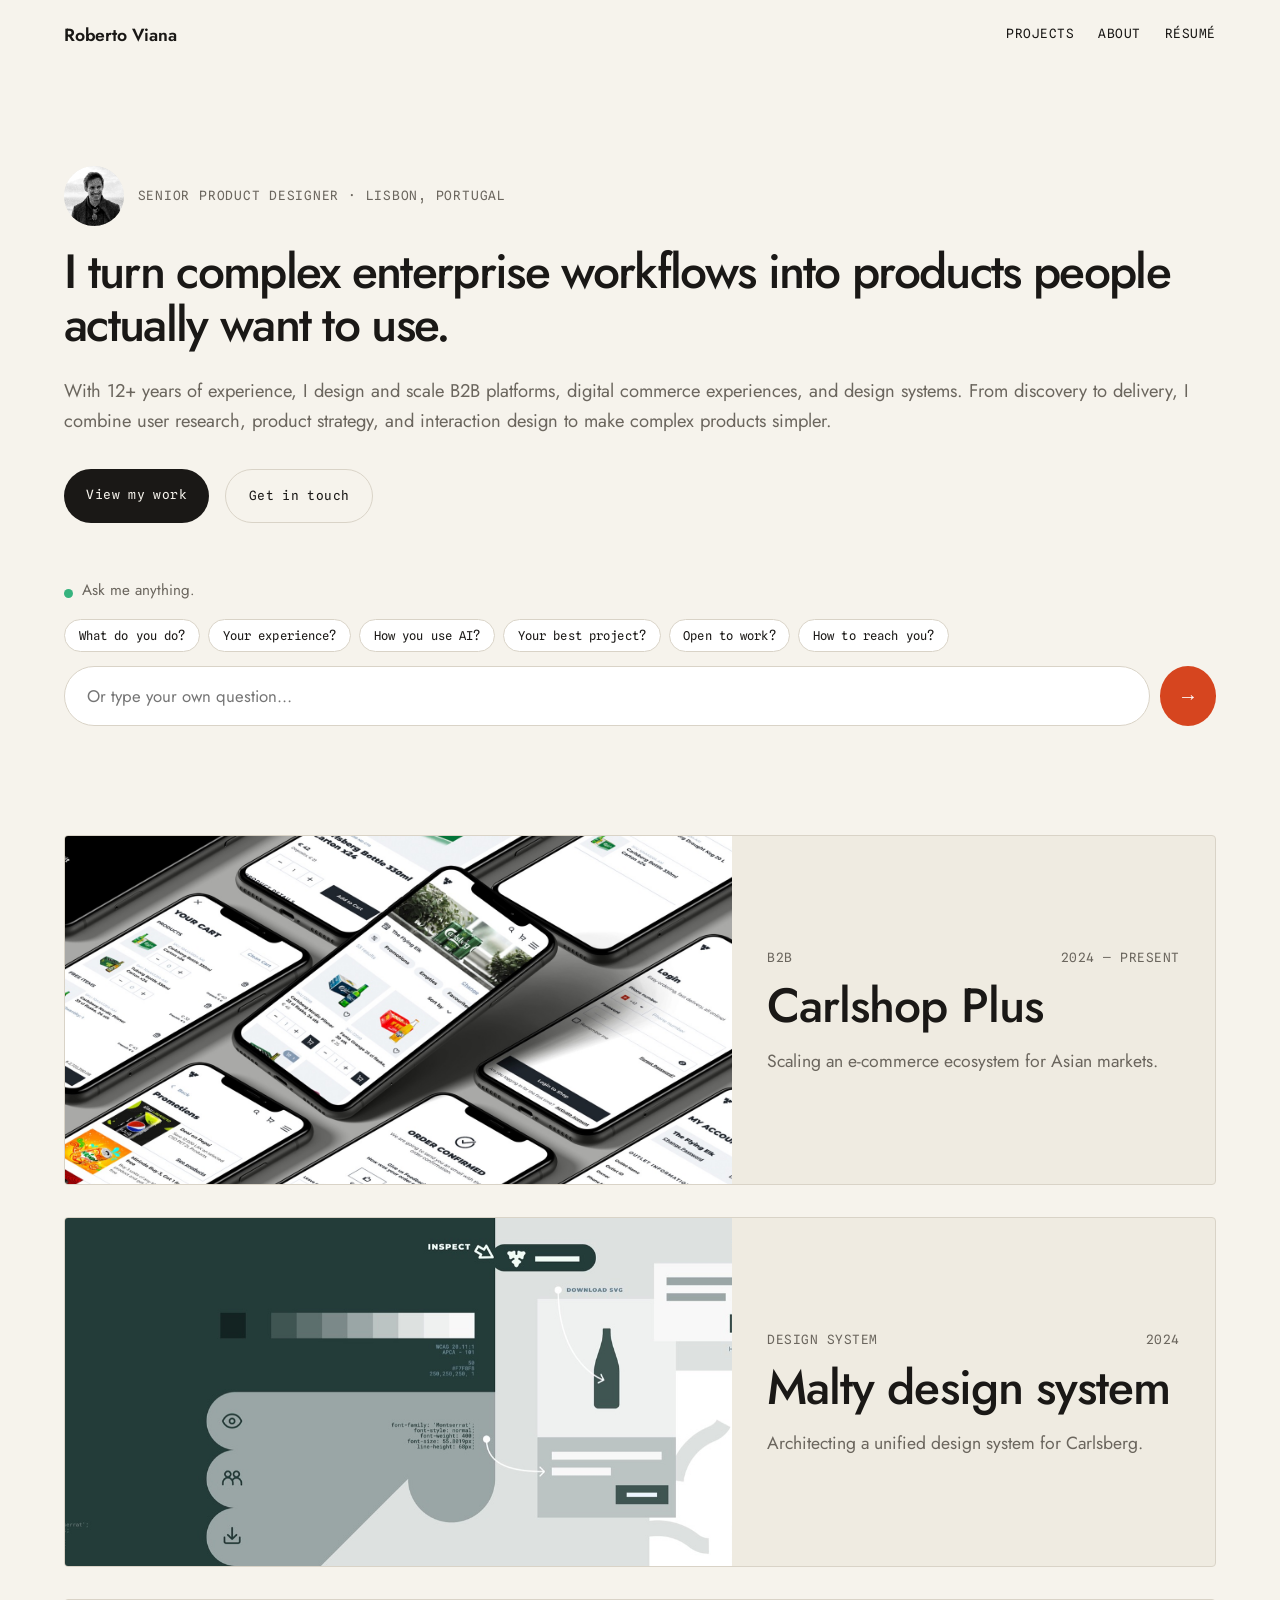
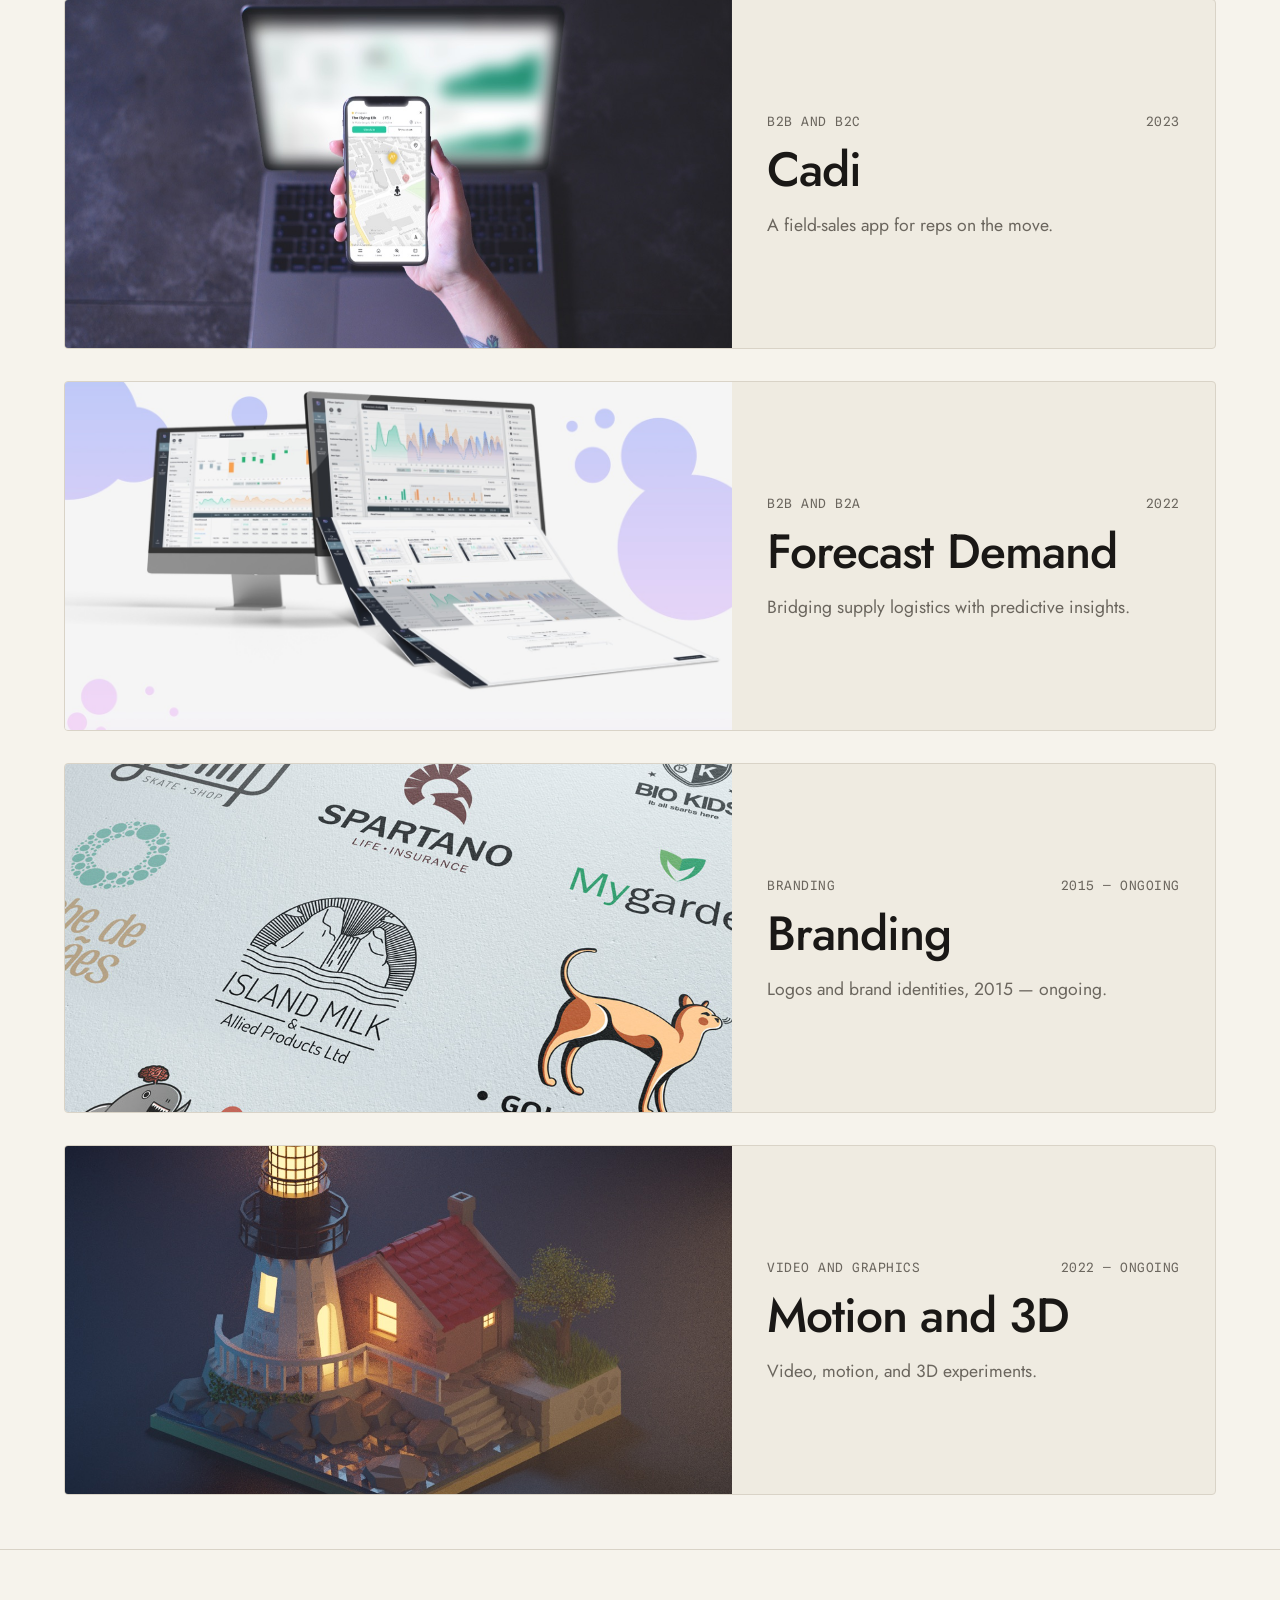
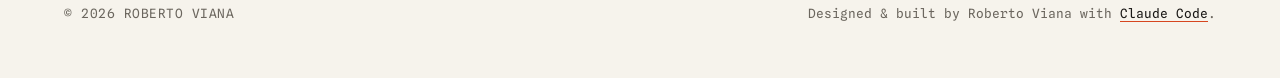
==== commit 53a069a6: "Global type scale: 1.1rem body, 32px line-height; hero statement 48px; remove impact stats from home" ====
--- a/index.html
+++ b/index.html
@@ -44,24 +44,6 @@
       <div class="hero-ctas reveal-up">
         <a href="#projects" class="cta-primary">View my work</a>
         <a href="mailto:roberto.e.v92@gmail.com" class="cta-secondary">Get in touch</a>
-      </div>
-
-      <div class="hero-impact reveal-up">
-        <p class="meta">Selected impact</p>
-        <div class="impact-row">
-          <div class="impact-item">
-            <span class="impact-num">+42%</span>
-            <span class="impact-label">Search engagement · Carlshop Plus</span>
-          </div>
-          <div class="impact-item">
-            <span class="impact-num">13 markets</span>
-            <span class="impact-label">Enterprise sales platform rollout · Cadi</span>
-          </div>
-          <div class="impact-item">
-            <span class="impact-num">Design at scale</span>
-            <span class="impact-label">Open-source design system · Malty</span>
-          </div>
-        </div>
       </div>
 
       <!-- Ask me anything: programmed, conversational replies -->
--- a/assets/css/styles.css
+++ b/assets/css/styles.css
@@ -31,7 +31,7 @@
   --step-hero: clamp(2.75rem, 1.2rem + 7vw, 7rem);
   --step-h2:   clamp(1.75rem, 1rem + 3vw, 3rem);
   --step-h3:   clamp(1.25rem, 1rem + 1vw, 1.6rem);
-  --step-body: 1rem;
+  --step-body: 1.1rem;
   --step-meta: 0.8rem;
 
   /* Space */
@@ -41,6 +41,9 @@
 
   --radius: 4px;
 }
+
+/* Homepage-only wider max-width */
+body.home { --maxw: 1440px; }
 
 /* ---------- Reset and base ---------- */
 *, *::before, *::after { box-sizing: border-box; margin: 0; }
@@ -52,7 +55,7 @@
   color: var(--ink);
   font-family: var(--font-body);
   font-size: var(--step-body);
-  line-height: 1.6;
+  line-height: 2rem;
   -webkit-font-smoothing: antialiased;
   text-rendering: optimizeLegibility;
 }
@@ -103,7 +106,7 @@
   display: flex;
   align-items: center;
   justify-content: space-between;
-  max-width: var(--maxw);
+  max-width: 1440px;
   width: 100%;
   margin-inline: auto;
   padding: 1.1rem clamp(1.25rem, 5vw, 4rem);
@@ -167,14 +170,14 @@
 }
 
 .hero-statement {
-  font-size: clamp(2.2rem, 1rem + 4.5vw, 5rem);
+  font-size: 3rem;
   line-height: 1.1;
-  max-width: 20ch;
+  max-width: 100%;
   margin: 0 0 1.5rem;
 }
 
 .hero-sub {
-  max-width: 56ch;
+  max-width: 100%;
   color: var(--ink-soft);
   font-size: clamp(1rem, 0.85rem + 0.5vw, 1.15rem);
   line-height: 1.65;
@@ -301,6 +304,86 @@
   transition: color 0.2s ease;
 }
 .card:hover h3 { color: var(--accent); }
+
+/* ---------- Case study hero (dark) ---------- */
+.cs-hero {
+  padding-block: clamp(2rem, 1rem + 4vw, 5rem) 2rem;
+}
+
+.cs-hero-eyebrow {
+  font-family: var(--font-mono);
+  font-size: var(--step-meta);
+  letter-spacing: 0.06em;
+  text-transform: uppercase;
+  color: var(--ink-soft);
+  margin-bottom: 0.75rem;
+}
+
+.cs-hero-title {
+  font-size: clamp(2.5rem, 1rem + 5vw, 5rem);
+  line-height: 1.05;
+  margin: 0 0 1rem;
+}
+
+.cs-hero-subtitle {
+  font-size: clamp(1.1rem, 0.8rem + 1vw, 1.5rem);
+  font-weight: 600;
+  line-height: 1.3;
+  margin-bottom: 1rem;
+}
+
+.cs-hero-desc {
+  font-size: 1rem;
+  line-height: 1.65;
+  color: var(--ink-soft);
+  max-width: 100%;
+  margin-bottom: 2.5rem;
+}
+
+.cs-hero-meta {
+  display: grid;
+  grid-template-columns: repeat(2, 1fr);
+  gap: 1.25rem 2rem;
+  padding-block: 1.75rem;
+  border-top: 1px solid var(--line);
+  border-bottom: 1px solid var(--line);
+  margin-bottom: 2rem;
+}
+
+.cs-meta-label {
+  font-size: var(--step-meta);
+  color: var(--ink-soft);
+  margin-bottom: 0.3rem;
+}
+
+.cs-meta-value {
+  font-weight: 600;
+  font-size: clamp(0.95rem, 0.8rem + 0.5vw, 1.1rem);
+}
+
+.cs-hero-stats {
+  display: grid;
+  grid-template-columns: repeat(3, 1fr);
+  gap: 1.5rem;
+}
+
+.cs-stat-num {
+  font-family: var(--font-display);
+  font-size: clamp(2rem, 1rem + 3vw, 3.5rem);
+  font-weight: 700;
+  line-height: 1;
+  margin-bottom: 0.4rem;
+}
+
+.cs-stat-label {
+  font-size: var(--step-meta);
+  color: var(--ink-soft);
+}
+
+@media (max-width: 640px) {
+  .cs-hero-meta { grid-template-columns: 1fr; }
+  .cs-hero-stats { grid-template-columns: 1fr; gap: 1rem; }
+}
 
 /* ---------- Case study page ---------- */
 .case-hero { padding-block: clamp(2rem, 1rem + 4vw, 5rem) 2rem; }
@@ -414,7 +497,7 @@
 h2, h3 { letter-spacing: -0.02em; }
 
 /* ---------- Hero, image-led ---------- */
-.hero h1 { max-width: 18ch; }
+.hero h1 { max-width: 100%; }
 .hero .rotating { position: relative; white-space: nowrap; }
 /* A subtle marker under the rotating word */
 .hero .rotating::after {
